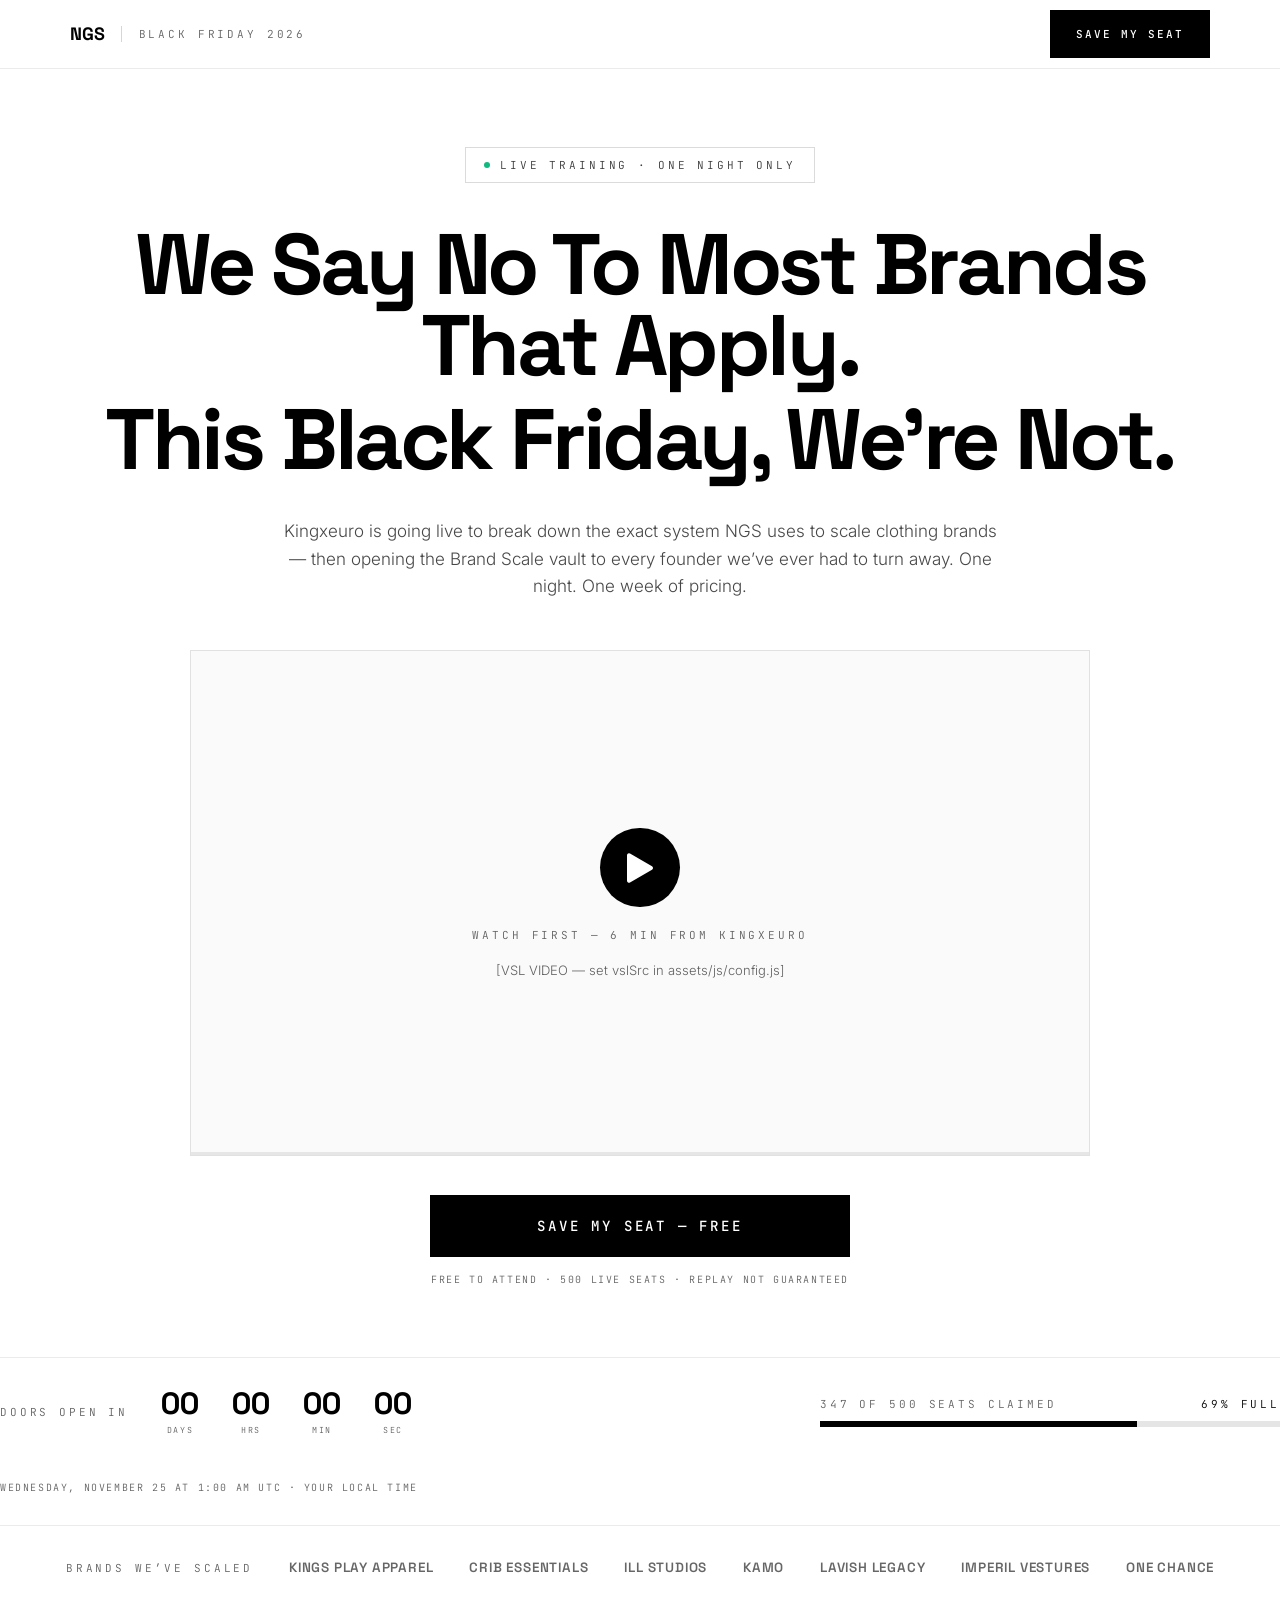
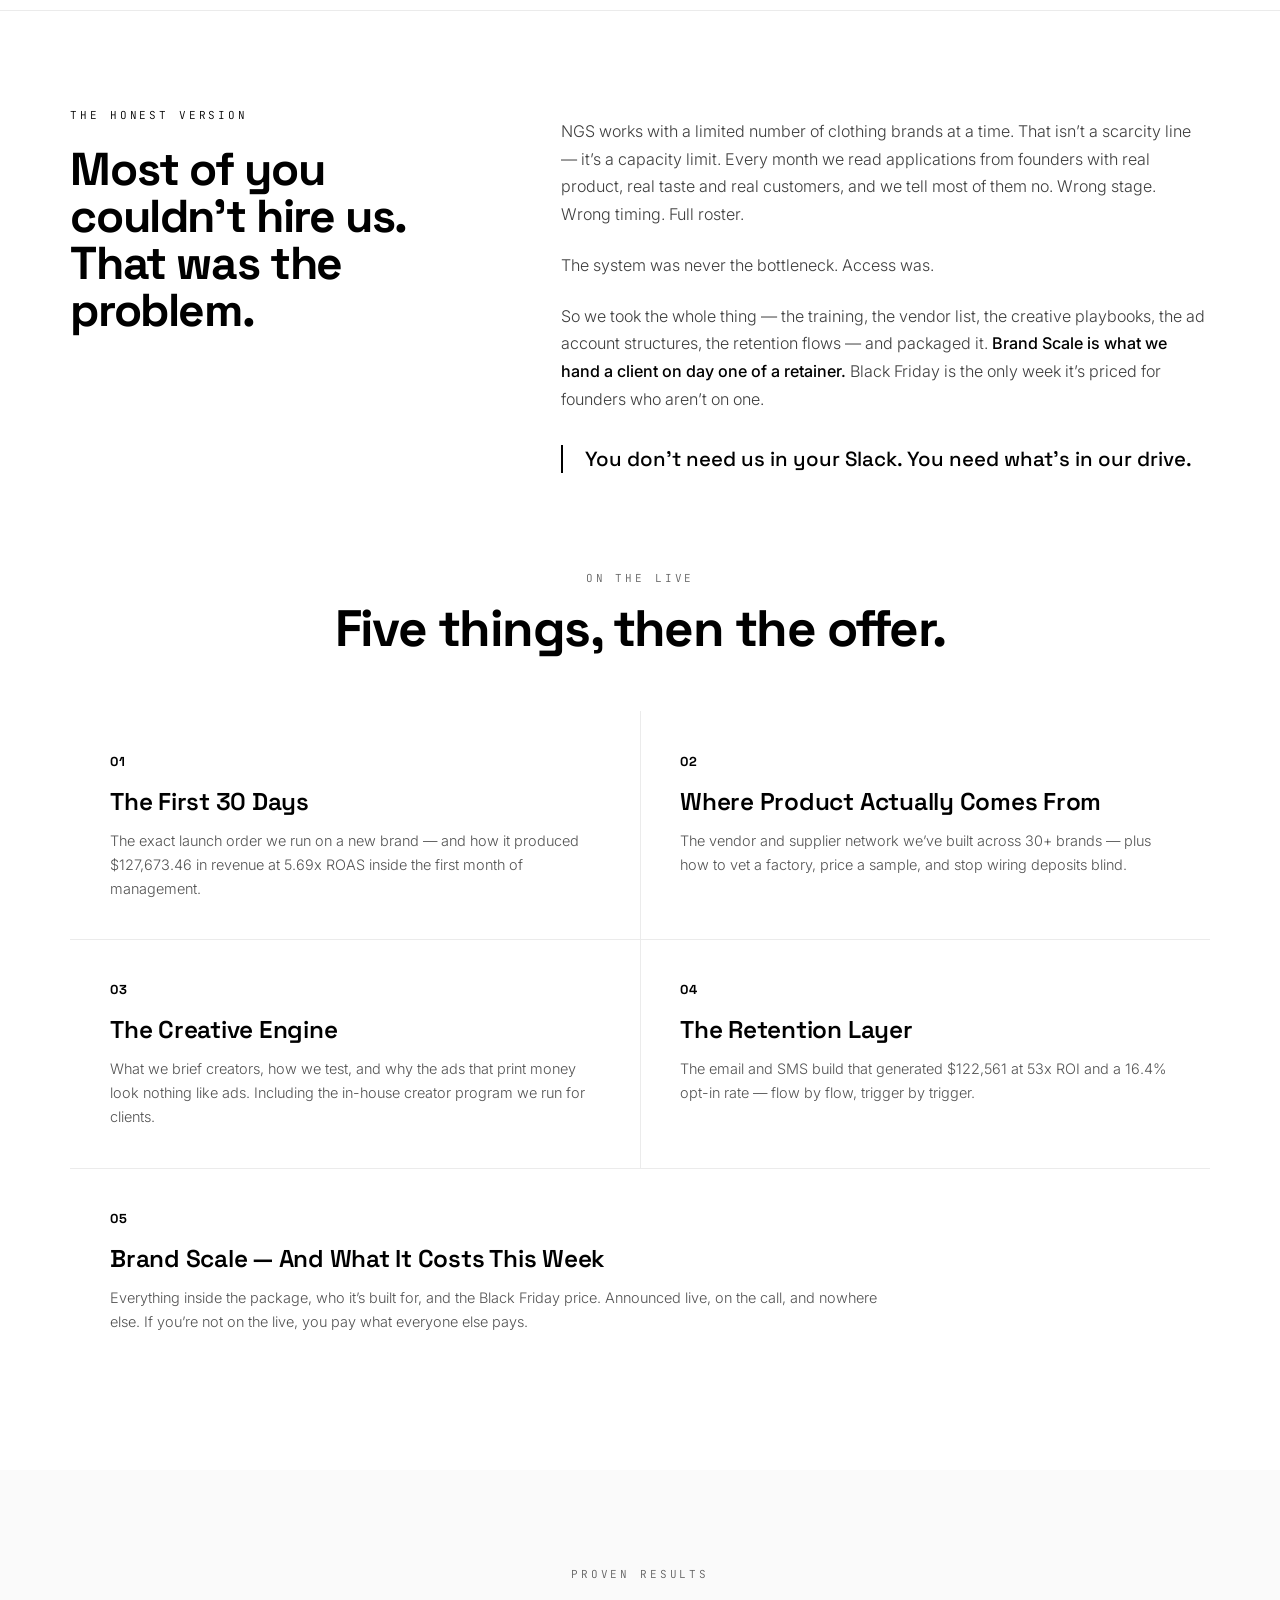
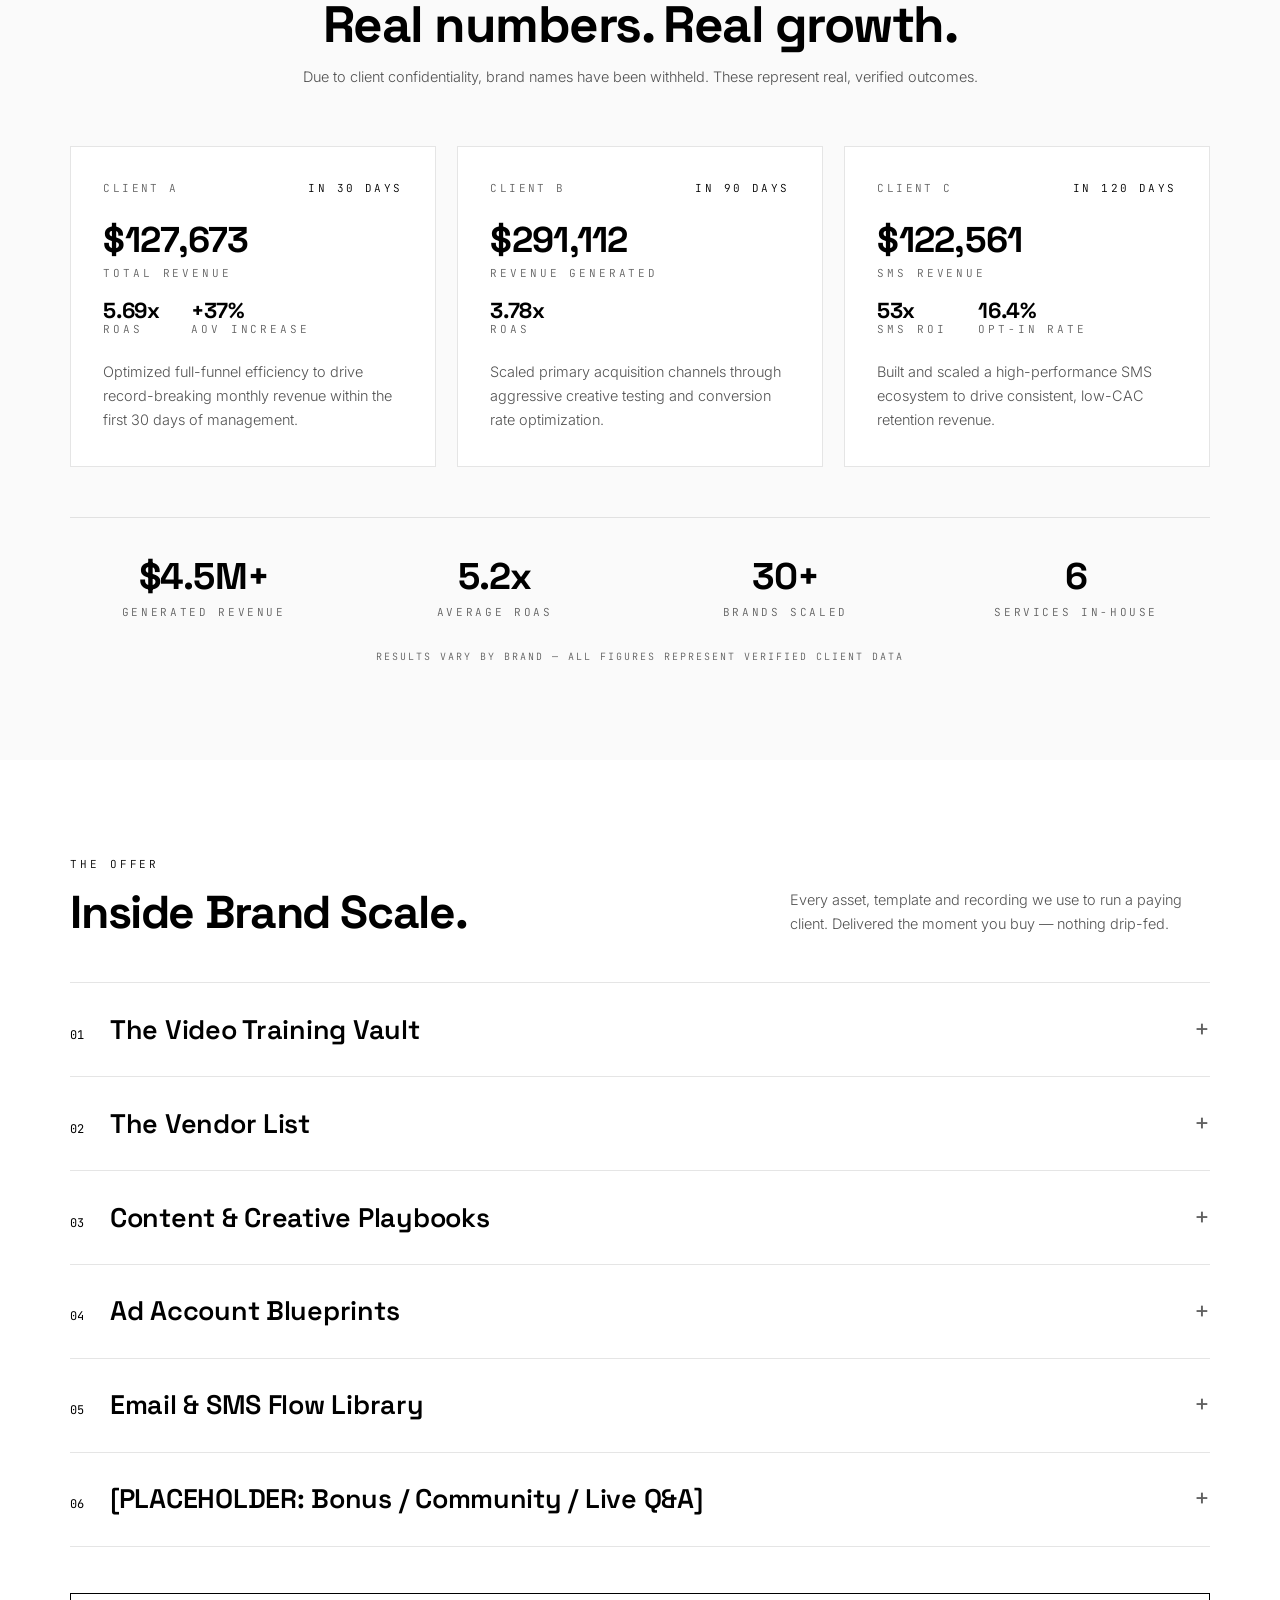
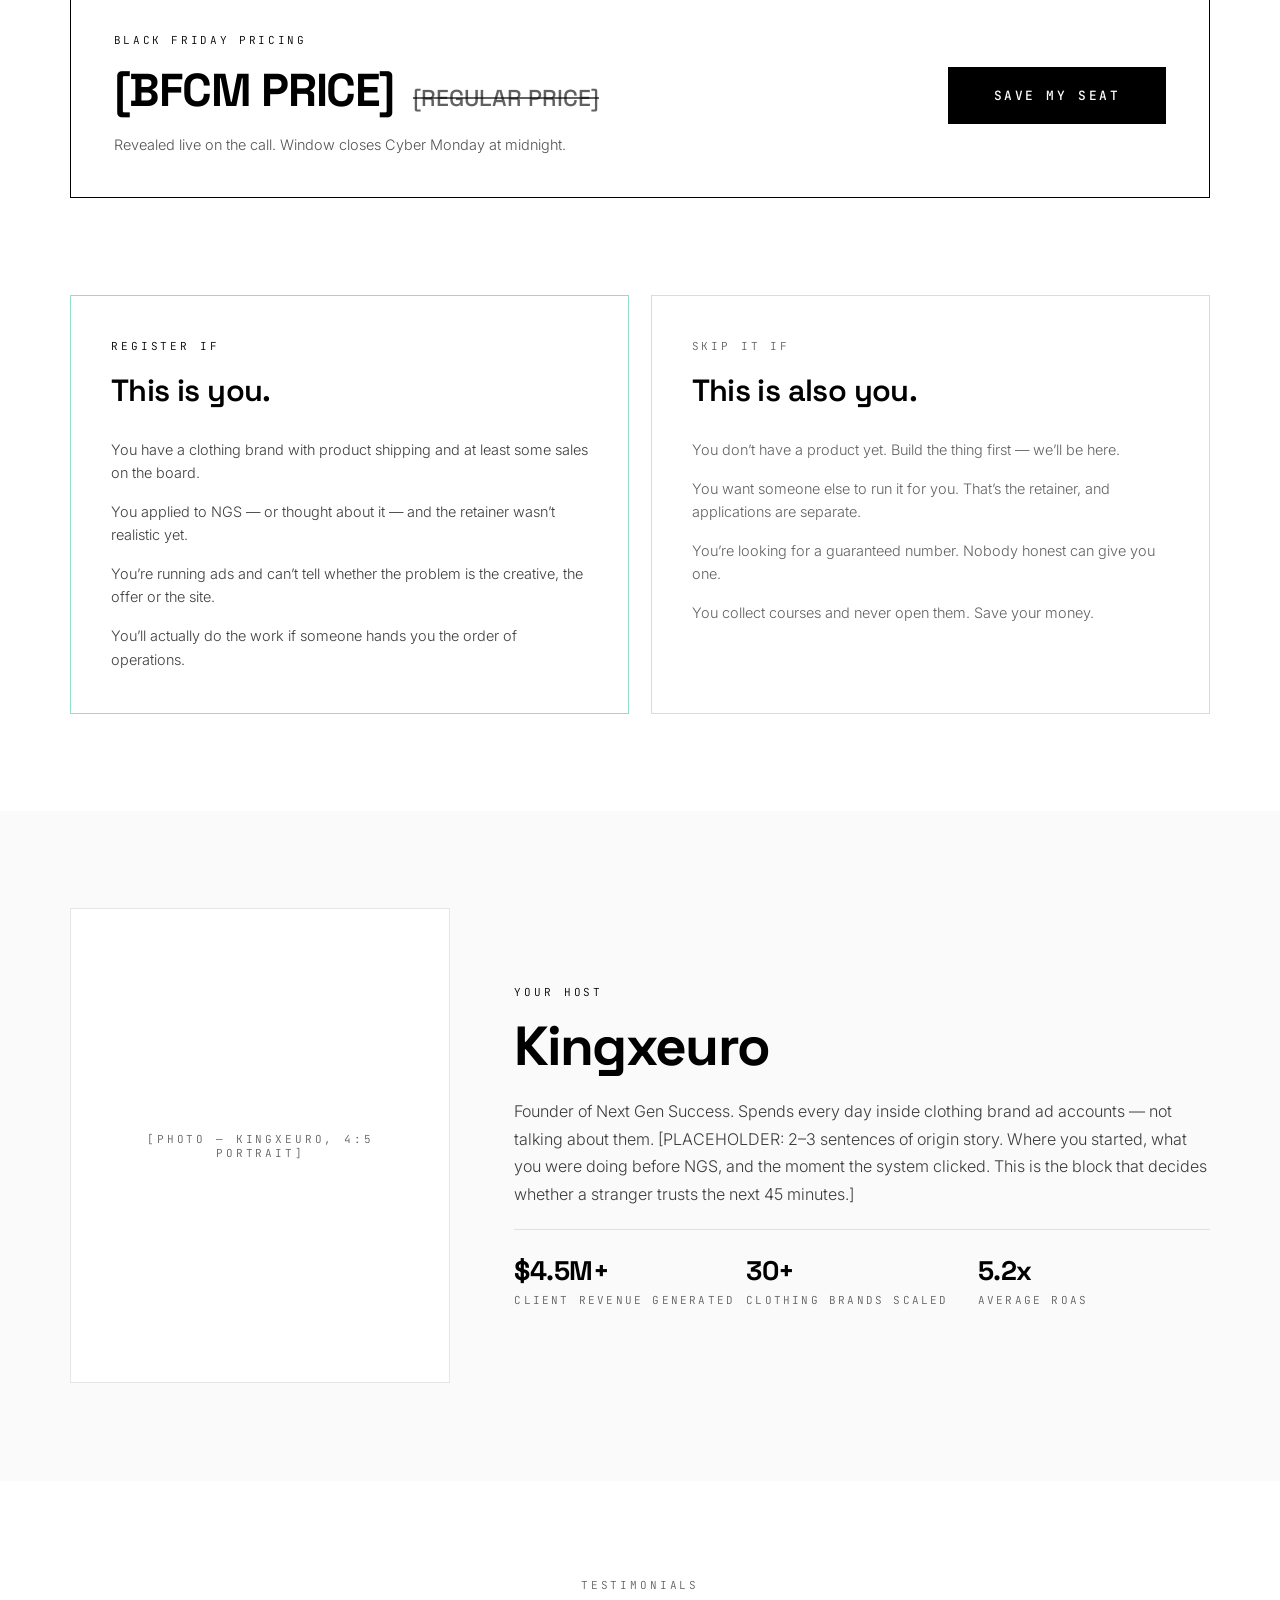
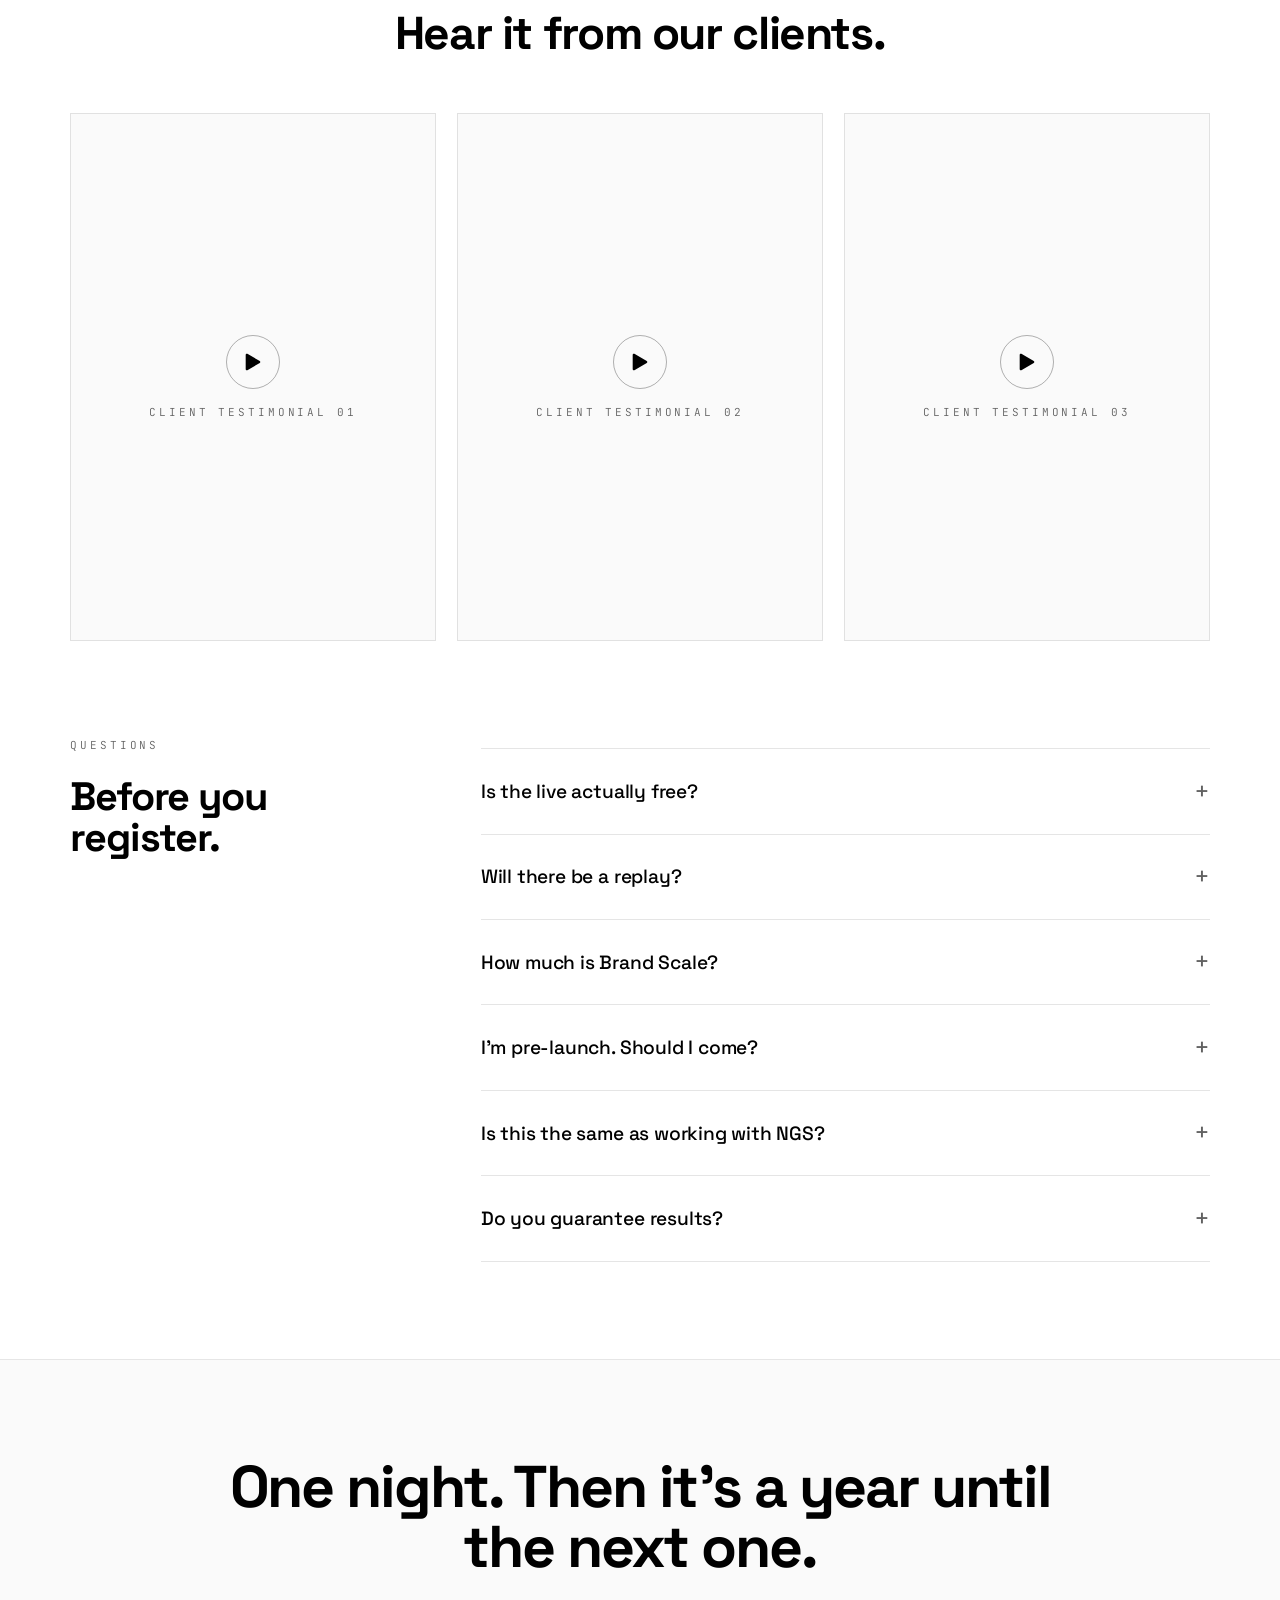
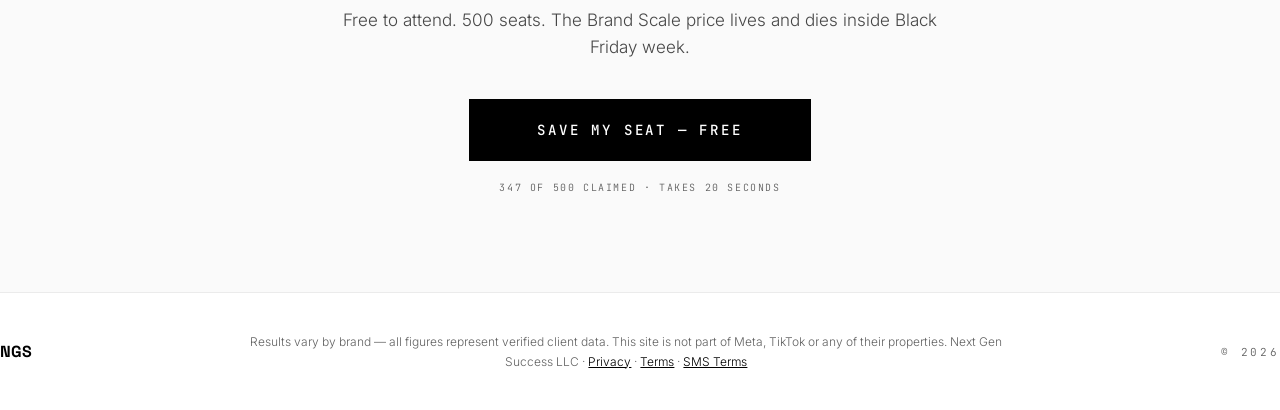
==== index.html @ 57757af9 "Build NGS Black Friday webinar registration funnel Production build of the BFCM design canvas: one r" ====
<!doctype html>
<html lang="en">
<head>
<meta charset="utf-8">
<meta name="viewport" content="width=device-width, initial-scale=1">
<title>NGS Black Friday — Live Training With Kingxeuro</title>
<meta name="description" content="We say no to most brands that apply. This Black Friday, we're not. Kingxeuro goes live to break down the exact system NGS uses to scale clothing brands — then opens the Brand Scale vault. Free to attend, 500 seats.">
<meta name="robots" content="index, follow">
<meta property="og:type" content="website">
<meta property="og:title" content="NGS Black Friday — Live Training With Kingxeuro">
<meta property="og:description" content="One night. The exact system NGS uses to scale clothing brands, then the Brand Scale vault opens. Free to attend, 500 seats.">
<link rel="preconnect" href="https://fonts.googleapis.com">
<link rel="preconnect" href="https://fonts.gstatic.com" crossorigin>
<link href="https://fonts.googleapis.com/css2?family=Space+Grotesk:wght@400;500;600;700&family=Inter:wght@300;400;500;600&family=JetBrains+Mono:wght@400;500&display=swap" rel="stylesheet">
<link rel="stylesheet" href="assets/css/styles.css">
<script src="assets/js/config.js"></script>
</head>
<body>
<a class="skip-link" href="#main">Skip to content</a>

<!-- NAV -->
<header class="nav">
  <div class="wrap nav__inner">
    <div class="nav__left">
      <span class="nav__logo">NGS</span>
      <span class="nav__rule" aria-hidden="true"></span>
      <span class="eyebrow">Black Friday 2026</span>
    </div>
    <button type="button" class="btn btn--sm" data-register>Save My Seat</button>
  </div>
</header>

<main id="main">

  <!-- HERO -->
  <section class="wrap hero">
    <span class="pill">
      <span class="pill__dot" aria-hidden="true"></span>
      <span class="eyebrow">Live Training · One Night Only</span>
    </span>

    <h1 class="h-hero">We Say No To Most Brands That Apply.<span class="h-hero__accent">This Black Friday, We&rsquo;re Not.</span></h1>

    <p class="lede hero__lede">Kingxeuro is going live to break down the exact system NGS uses to scale clothing brands — then opening the Brand Scale vault to every founder we&rsquo;ve ever had to turn away. One night. One week of pricing.</p>

    <!-- VSL -->
    <div class="vsl">
      <div class="vsl__frame" data-vsl>
        <video class="vsl__video" data-vsl-video muted playsinline preload="metadata" hidden></video>
        <div class="vsl__placeholder" data-vsl-placeholder>
          <button type="button" class="vsl__play" data-vsl-play aria-label="Play the video sales letter">
            <svg width="28" height="32" viewBox="0 0 28 32" fill="none" aria-hidden="true"><path d="M26 14.268a2 2 0 0 1 0 3.464L4 30.454a2 2 0 0 1-3-1.732V3.278a2 2 0 0 1 3-1.732z" fill="#FFFFFF"/></svg>
          </button>
          <span class="eyebrow">Watch First — 6 Min From Kingxeuro</span>
          <span class="vsl__hint" data-vsl-hint>[VSL VIDEO — set vslSrc in assets/js/config.js]</span>
        </div>
        <button type="button" class="vsl__unmute" data-vsl-unmute hidden>
          <span class="vsl__unmute-badge" aria-hidden="true">
            <svg width="26" height="22" viewBox="0 0 24 20" fill="none"><path d="M10 1L5 6H1v8h4l5 5z" fill="#fff"/><path d="M15 6a5 5 0 0 1 0 8M18.5 3a9 9 0 0 1 0 14" stroke="#fff" stroke-width="1.6" fill="none"/></svg>
          </span>
          Tap for sound
        </button>
        <div class="vsl__bar" aria-hidden="true"><span data-vsl-progress></span></div>
      </div>
    </div>

    <button type="button" class="btn btn--lg hero__cta" data-register data-vsl-cta>Save My Seat — Free</button>
    <p class="micro hero__note">Free to attend · <span data-seats-total>500</span> live seats · Replay not guaranteed</p>
  </section>

  <!-- COUNTDOWN + SEATS -->
  <section class="strip" aria-label="Countdown and seat availability">
    <div class="wrap strip__inner">
      <div class="countdown">
        <span class="eyebrow">Doors Open In</span>
        <div class="countdown__units" data-countdown>
          <div class="unit"><div class="unit__n" data-cd="d">--</div><div class="unit__l">Days</div></div>
          <div class="unit"><div class="unit__n" data-cd="h">--</div><div class="unit__l">Hrs</div></div>
          <div class="unit"><div class="unit__n" data-cd="m">--</div><div class="unit__l">Min</div></div>
          <div class="unit"><div class="unit__n" data-cd="s">--</div><div class="unit__l">Sec</div></div>
        </div>
      </div>
      <div class="seats">
        <div class="seats__row">
          <span class="eyebrow"><span data-seats-claimed>—</span> of <span data-seats-total>500</span> seats claimed</span>
          <span class="eyebrow seats__pct"><span data-seats-pct>—</span>% full</span>
        </div>
        <div class="meter"><span data-seats-meter></span></div>
      </div>
      <p class="micro local-time" data-local-time></p>
    </div>
  </section>

  <!-- BRAND STRIP -->
  <section class="brands" aria-label="Brands we have scaled">
    <div class="wrap brands__inner">
      <span class="eyebrow">Brands we&rsquo;ve scaled</span>
      <span class="brands__name">Kings Play Apparel</span>
      <span class="brands__name">Crib Essentials</span>
      <span class="brands__name">Ill Studios</span>
      <span class="brands__name">KAMO</span>
      <span class="brands__name">Lavish Legacy</span>
      <span class="brands__name">Imperil Vestures</span>
      <span class="brands__name">One Chance</span>
    </div>
  </section>

  <!-- THE HONEST VERSION -->
  <section class="section">
    <div class="wrap split">
      <div class="split__aside">
        <span class="eyebrow eyebrow--accent">The Honest Version</span>
        <h2 class="h-section">Most of you couldn&rsquo;t hire us. That was the problem.</h2>
      </div>
      <div class="split__main">
        <p class="body-lg">NGS works with a limited number of clothing brands at a time. That isn&rsquo;t a scarcity line — it&rsquo;s a capacity limit. Every month we read applications from founders with real product, real taste and real customers, and we tell most of them no. Wrong stage. Wrong timing. Full roster.</p>
        <p class="body-lg">The system was never the bottleneck. Access was.</p>
        <p class="body-lg">So we took the whole thing — the training, the vendor list, the creative playbooks, the ad account structures, the retention flows — and packaged it. <span class="strong">Brand Scale is what we hand a client on day one of a retainer.</span> Black Friday is the only week it&rsquo;s priced for founders who aren&rsquo;t on one.</p>
        <div class="pull"><p>You don&rsquo;t need us in your Slack. You need what&rsquo;s in our drive.</p></div>
      </div>
    </div>
  </section>

  <!-- WHAT WE BREAK DOWN -->
  <section class="section section--tight">
    <div class="wrap">
      <div class="section__head">
        <span class="eyebrow">On The Live</span>
        <h2 class="h-section">Five things, then the offer.</h2>
      </div>
      <div class="grid-rule">
        <article class="block">
          <span class="block__n">01</span>
          <h3>The First 30 Days</h3>
          <p class="body">The exact launch order we run on a new brand — and how it produced $127,673.46 in revenue at 5.69x ROAS inside the first month of management.</p>
        </article>
        <article class="block">
          <span class="block__n">02</span>
          <h3>Where Product Actually Comes From</h3>
          <p class="body">The vendor and supplier network we&rsquo;ve built across 30+ brands — plus how to vet a factory, price a sample, and stop wiring deposits blind.</p>
        </article>
        <article class="block">
          <span class="block__n">03</span>
          <h3>The Creative Engine</h3>
          <p class="body">What we brief creators, how we test, and why the ads that print money look nothing like ads. Including the in-house creator program we run for clients.</p>
        </article>
        <article class="block">
          <span class="block__n">04</span>
          <h3>The Retention Layer</h3>
          <p class="body">The email and SMS build that generated $122,561 at 53x ROI and a 16.4% opt-in rate — flow by flow, trigger by trigger.</p>
        </article>
        <article class="block span-2">
          <span class="block__n">05</span>
          <h3>Brand Scale — And What It Costs This Week</h3>
          <p class="body" style="max-width: 780px;">Everything inside the package, who it&rsquo;s built for, and the Black Friday price. Announced live, on the call, and nowhere else. If you&rsquo;re not on the live, you pay what everyone else pays.</p>
        </article>
      </div>
    </div>
  </section>

  <!-- PROOF -->
  <section class="section section--alt">
    <div class="wrap">
      <div class="section__head">
        <span class="eyebrow">Proven Results</span>
        <h2 class="h-section">Real numbers. Real growth.</h2>
        <p class="body">Due to client confidentiality, brand names have been withheld. These represent real, verified outcomes.</p>
      </div>
      <div class="cards">
        <article class="card">
          <div class="card__head"><span class="eyebrow">Client A</span><span class="eyebrow eyebrow--accent">In 30 Days</span></div>
          <div><div class="num card__hero-n" data-count="127673" data-prefix="$">$127,673</div><div class="eyebrow">Total Revenue</div></div>
          <div class="card__metrics">
            <div><div class="num">5.69x</div><div class="eyebrow">ROAS</div></div>
            <div><div class="num">+37%</div><div class="eyebrow">AOV Increase</div></div>
          </div>
          <p class="body">Optimized full-funnel efficiency to drive record-breaking monthly revenue within the first 30 days of management.</p>
        </article>
        <article class="card">
          <div class="card__head"><span class="eyebrow">Client B</span><span class="eyebrow eyebrow--accent">In 90 Days</span></div>
          <div><div class="num card__hero-n" data-count="291112" data-prefix="$">$291,112</div><div class="eyebrow">Revenue Generated</div></div>
          <div class="card__metrics">
            <div><div class="num">3.78x</div><div class="eyebrow">ROAS</div></div>
          </div>
          <p class="body">Scaled primary acquisition channels through aggressive creative testing and conversion rate optimization.</p>
        </article>
        <article class="card">
          <div class="card__head"><span class="eyebrow">Client C</span><span class="eyebrow eyebrow--accent">In 120 Days</span></div>
          <div><div class="num card__hero-n" data-count="122561" data-prefix="$">$122,561</div><div class="eyebrow">SMS Revenue</div></div>
          <div class="card__metrics">
            <div><div class="num">53x</div><div class="eyebrow">SMS ROI</div></div>
            <div><div class="num">16.4%</div><div class="eyebrow">Opt-in Rate</div></div>
          </div>
          <p class="body">Built and scaled a high-performance SMS ecosystem to drive consistent, low-CAC retention revenue.</p>
        </article>
      </div>
      <div class="statbar">
        <div class="stat"><div class="num">$4.5M+</div><div class="eyebrow">Generated Revenue</div></div>
        <div class="stat"><div class="num">5.2x</div><div class="eyebrow">Average ROAS</div></div>
        <div class="stat"><div class="num">30+</div><div class="eyebrow">Brands Scaled</div></div>
        <div class="stat"><div class="num">6</div><div class="eyebrow">Services In-House</div></div>
      </div>
      <p class="micro disclaimer">Results vary by brand — all figures represent verified client data</p>
    </div>
  </section>

  <!-- INSIDE BRAND SCALE -->
  <section class="section">
    <div class="wrap">
      <div class="split" style="justify-content: space-between; align-items: flex-end; margin-bottom: clamp(32px, 3.6vw, 52px);">
        <div class="split__aside">
          <span class="eyebrow eyebrow--accent">The Offer</span>
          <h2 class="h-section" style="margin-top: 18px;">Inside Brand Scale.</h2>
        </div>
        <p class="body" style="max-width: 420px;">Every asset, template and recording we use to run a paying client. Delivered the moment you buy — nothing drip-fed.</p>
      </div>

      <div class="accordion accordion--modules">
        <div class="accordion__item">
          <h3><button type="button" class="accordion__btn" aria-expanded="false" aria-controls="mod-1">
            <span class="accordion__label"><span class="accordion__n">01</span><span class="accordion__title">The Video Training Vault</span></span>
            <span class="accordion__sym" aria-hidden="true">+</span>
          </button></h3>
          <div class="accordion__panel" id="mod-1"><p>Every system NGS runs, recorded and broken down end to end: Meta and TikTok account structure, creative testing cadence, scaling rules, CRO teardowns, and the decision framework we use when a campaign dies. Filmed inside real accounts, not on slides. [PLACEHOLDER: module count + total runtime]</p></div>
        </div>
        <div class="accordion__item">
          <h3><button type="button" class="accordion__btn" aria-expanded="false" aria-controls="mod-2">
            <span class="accordion__label"><span class="accordion__n">02</span><span class="accordion__title">The Vendor List</span></span>
            <span class="accordion__sym" aria-hidden="true">+</span>
          </button></h3>
          <div class="accordion__panel" id="mod-2"><p>The manufacturers, blank suppliers, print and embroidery partners and fulfilment contacts we actually use — with MOQs, lead times and the vetting checklist. The list that takes most founders two years and several bad samples to build. [PLACEHOLDER: vendor count]</p></div>
        </div>
        <div class="accordion__item">
          <h3><button type="button" class="accordion__btn" aria-expanded="false" aria-controls="mod-3">
            <span class="accordion__label"><span class="accordion__n">03</span><span class="accordion__title">Content &amp; Creative Playbooks</span></span>
            <span class="accordion__sym" aria-hidden="true">+</span>
          </button></h3>
          <div class="accordion__panel" id="mod-3"><p>Hook libraries, shot lists, creator briefs, the organic posting calendar, and the UGC sourcing process from our in-house creator program — including the outreach messages we send and the rates we pay.</p></div>
        </div>
        <div class="accordion__item">
          <h3><button type="button" class="accordion__btn" aria-expanded="false" aria-controls="mod-4">
            <span class="accordion__label"><span class="accordion__n">04</span><span class="accordion__title">Ad Account Blueprints</span></span>
            <span class="accordion__sym" aria-hidden="true">+</span>
          </button></h3>
          <div class="accordion__panel" id="mod-4"><p>Campaign structures, naming conventions, budget splits, testing frameworks and the exact build we deploy in week one — copy it into your own account and launch the same day.</p></div>
        </div>
        <div class="accordion__item">
          <h3><button type="button" class="accordion__btn" aria-expanded="false" aria-controls="mod-5">
            <span class="accordion__label"><span class="accordion__n">05</span><span class="accordion__title">Email &amp; SMS Flow Library</span></span>
            <span class="accordion__sym" aria-hidden="true">+</span>
          </button></h3>
          <div class="accordion__panel" id="mod-5"><p>The flows behind $122,561 in SMS revenue at 53x ROI — welcome, abandoned checkout, browse abandon, post-purchase, winback and drop sequences, written out and ready to paste into Klaviyo.</p></div>
        </div>
        <div class="accordion__item">
          <h3><button type="button" class="accordion__btn" aria-expanded="false" aria-controls="mod-6">
            <span class="accordion__label"><span class="accordion__n">06</span><span class="accordion__title">[PLACEHOLDER: Bonus / Community / Live Q&amp;A]</span></span>
            <span class="accordion__sym" aria-hidden="true">+</span>
          </button></h3>
          <div class="accordion__panel" id="mod-6"><p>[PLACEHOLDER — confirm the final bonus. Strongest options: a private community with Kingxeuro answering, a monthly group call, or a one-time account audit for the first N buyers. The bonus is what makes the BFCM price feel like a mistake, so it should be the thing you can least afford to give away.]</p></div>
        </div>
      </div>

      <div class="price">
        <div>
          <span class="eyebrow eyebrow--accent">Black Friday Pricing</span>
          <div class="price__row">
            <span class="price__now" data-bfcm-price>[BFCM PRICE]</span>
            <span class="price__was" data-regular-price>[REGULAR PRICE]</span>
          </div>
          <p class="body">Revealed live on the call. Window closes Cyber Monday at midnight.</p>
        </div>
        <button type="button" class="btn btn--md" data-register>Save My Seat</button>
      </div>
    </div>
  </section>

  <!-- FOR / NOT FOR -->
  <section class="section section--tight">
    <div class="wrap pair">
      <div class="panel panel--yes">
        <span class="eyebrow eyebrow--ink">Register If</span>
        <h3 class="h-sub">This is you.</h3>
        <ul>
          <li>You have a clothing brand with product shipping and at least some sales on the board.</li>
          <li>You applied to NGS — or thought about it — and the retainer wasn&rsquo;t realistic yet.</li>
          <li>You&rsquo;re running ads and can&rsquo;t tell whether the problem is the creative, the offer or the site.</li>
          <li>You&rsquo;ll actually do the work if someone hands you the order of operations.</li>
        </ul>
      </div>
      <div class="panel panel--no">
        <span class="eyebrow">Skip It If</span>
        <h3 class="h-sub">This is also you.</h3>
        <ul>
          <li>You don&rsquo;t have a product yet. Build the thing first — we&rsquo;ll be here.</li>
          <li>You want someone else to run it for you. That&rsquo;s the retainer, and applications are separate.</li>
          <li>You&rsquo;re looking for a guaranteed number. Nobody honest can give you one.</li>
          <li>You collect courses and never open them. Save your money.</li>
        </ul>
      </div>
    </div>
  </section>

  <!-- HOST -->
  <section class="section section--alt">
    <div class="wrap host">
      <div class="host__photo">
        <span class="eyebrow">[PHOTO — Kingxeuro, 4:5 portrait]</span>
      </div>
      <div class="host__body">
        <span class="eyebrow eyebrow--accent">Your Host</span>
        <h2>Kingxeuro</h2>
        <p class="body-lg" style="max-width: 720px;">Founder of Next Gen Success. Spends every day inside clothing brand ad accounts — not talking about them. [PLACEHOLDER: 2–3 sentences of origin story. Where you started, what you were doing before NGS, and the moment the system clicked. This is the block that decides whether a stranger trusts the next 45 minutes.]</p>
        <div class="host__stats">
          <div><div class="num">$4.5M+</div><div class="eyebrow">Client Revenue Generated</div></div>
          <div><div class="num">30+</div><div class="eyebrow">Clothing Brands Scaled</div></div>
          <div><div class="num">5.2x</div><div class="eyebrow">Average ROAS</div></div>
        </div>
      </div>
    </div>
  </section>

  <!-- TESTIMONIALS -->
  <section class="section">
    <div class="wrap">
      <div class="section__head">
        <span class="eyebrow">Testimonials</span>
        <h2 class="h-section" style="font-size: clamp(30px, 3.6vw, 52px);">Hear it from our clients.</h2>
      </div>
      <div class="tests">
        <!-- Drop the 3 MP4s already on the NGS CDN into data-src; vertical, muted autoplay, tap to unmute. -->
        <div class="test" data-testimonial data-src="">
          <div class="test__badge" aria-hidden="true"><svg width="16" height="18" viewBox="0 0 28 32" fill="none"><path d="M26 14.268a2 2 0 0 1 0 3.464L4 30.454a2 2 0 0 1-3-1.732V3.278a2 2 0 0 1 3-1.732z" fill="#000000"/></svg></div>
          <span class="eyebrow">Client Testimonial 01</span>
        </div>
        <div class="test" data-testimonial data-src="">
          <div class="test__badge" aria-hidden="true"><svg width="16" height="18" viewBox="0 0 28 32" fill="none"><path d="M26 14.268a2 2 0 0 1 0 3.464L4 30.454a2 2 0 0 1-3-1.732V3.278a2 2 0 0 1 3-1.732z" fill="#000000"/></svg></div>
          <span class="eyebrow">Client Testimonial 02</span>
        </div>
        <div class="test" data-testimonial data-src="">
          <div class="test__badge" aria-hidden="true"><svg width="16" height="18" viewBox="0 0 28 32" fill="none"><path d="M26 14.268a2 2 0 0 1 0 3.464L4 30.454a2 2 0 0 1-3-1.732V3.278a2 2 0 0 1 3-1.732z" fill="#000000"/></svg></div>
          <span class="eyebrow">Client Testimonial 03</span>
        </div>
      </div>
    </div>
  </section>

  <!-- FAQ -->
  <section class="section section--tight">
    <div class="wrap split">
      <div class="split__aside" style="width: min(340px, 100%);">
        <span class="eyebrow">Questions</span>
        <h2 class="h-section" style="font-size: clamp(28px, 3.1vw, 44px); line-height: 1.04;">Before you register.</h2>
      </div>
      <div class="split__main" style="gap: 0;">
        <div class="accordion">
          <div class="accordion__item">
            <h3><button type="button" class="accordion__btn" aria-expanded="false" aria-controls="faq-1">
              <span class="accordion__title accordion__title--sm">Is the live actually free?</span>
              <span class="accordion__sym" aria-hidden="true">+</span>
            </button></h3>
            <div class="accordion__panel" id="faq-1"><p>Yes. Nothing to pay to attend. We make our money when brands buy Brand Scale or apply for a retainer — neither is a condition of showing up.</p></div>
          </div>
          <div class="accordion__item">
            <h3><button type="button" class="accordion__btn" aria-expanded="false" aria-controls="faq-2">
              <span class="accordion__title accordion__title--sm">Will there be a replay?</span>
              <span class="accordion__sym" aria-hidden="true">+</span>
            </button></h3>
            <div class="accordion__panel" id="faq-2"><p>Not guaranteed, and the Black Friday pricing is announced live. If a replay goes out it will be short-window and the offer may already be gone. Come live.</p></div>
          </div>
          <div class="accordion__item">
            <h3><button type="button" class="accordion__btn" aria-expanded="false" aria-controls="faq-3">
              <span class="accordion__title accordion__title--sm">How much is Brand Scale?</span>
              <span class="accordion__sym" aria-hidden="true">+</span>
            </button></h3>
            <div class="accordion__panel" id="faq-3"><p>The Black Friday price is revealed on the call and holds until Cyber Monday at midnight. It is a fraction of a single month of NGS management. That is the whole point of doing this once a year.</p></div>
          </div>
          <div class="accordion__item">
            <h3><button type="button" class="accordion__btn" aria-expanded="false" aria-controls="faq-4">
              <span class="accordion__title accordion__title--sm">I&rsquo;m pre-launch. Should I come?</span>
              <span class="accordion__sym" aria-hidden="true">+</span>
            </button></h3>
            <div class="accordion__panel" id="faq-4"><p>The vendor list and creative playbooks will help you. The ad scaling material assumes you have product shipping and data to work with. If you have nothing to sell yet, this isn&rsquo;t your moment.</p></div>
          </div>
          <div class="accordion__item">
            <h3><button type="button" class="accordion__btn" aria-expanded="false" aria-controls="faq-5">
              <span class="accordion__title accordion__title--sm">Is this the same as working with NGS?</span>
              <span class="accordion__sym" aria-hidden="true">+</span>
            </button></h3>
            <div class="accordion__panel" id="faq-5"><p>No. Brand Scale is the playbook. A retainer is us executing it inside your accounts, with our creative team and creator program behind it. Different product, different price, separate application.</p></div>
          </div>
          <div class="accordion__item">
            <h3><button type="button" class="accordion__btn" aria-expanded="false" aria-controls="faq-6">
              <span class="accordion__title accordion__title--sm">Do you guarantee results?</span>
              <span class="accordion__sym" aria-hidden="true">+</span>
            </button></h3>
            <div class="accordion__panel" id="faq-6"><p>No, and be careful with anyone who does. Every figure on this page is verified client data from brands who executed. Results vary by brand, product, market and effort. [PLACEHOLDER: refund policy — state it plainly here.]</p></div>
          </div>
        </div>
      </div>
    </div>
  </section>

  <!-- FINAL CTA -->
  <section class="section section--alt final">
    <div class="wrap">
      <h2>One night. Then it&rsquo;s a year until the next one.</h2>
      <p class="lede">Free to attend. <span data-seats-total>500</span> seats. The Brand Scale price lives and dies inside Black Friday week.</p>
      <button type="button" class="btn btn--lg" data-register>Save My Seat — Free</button>
      <p class="micro"><span data-seats-claimed>—</span> of <span data-seats-total>500</span> claimed · Takes 20 seconds</p>
    </div>
  </section>

</main>

<!-- FOOTER -->
<footer class="footer">
  <div class="wrap footer__inner">
    <span class="footer__logo">NGS</span>
    <p class="footer__legal">Results vary by brand — all figures represent verified client data. This site is not part of Meta, TikTok or any of their properties. Next Gen Success LLC · <a href="https://mynextgensuccess.com/privacy">Privacy</a> · <a href="https://mynextgensuccess.com/terms">Terms</a> · <a href="https://mynextgensuccess.com/sms-terms">SMS Terms</a></p>
    <span class="eyebrow">&copy; 2026</span>
  </div>
</footer>

<!-- STICKY MOBILE CTA -->
<div class="sticky" data-sticky>
  <button type="button" class="btn btn--md btn--block" data-register>Save My Seat — Free</button>
  <span class="micro sticky__note"><span data-sticky-cd>—</span> left · <span data-seats-claimed>—</span>/<span data-seats-total>500</span> claimed</span>
</div>

<!-- REGISTRATION MODAL -->
<div class="modal" data-modal role="dialog" aria-modal="true" aria-labelledby="modal-title" hidden>
  <button type="button" class="modal__scrim" data-modal-close tabindex="-1" aria-label="Close registration"></button>
  <div class="modal__panel">
    <div class="modal__head">
      <span class="eyebrow eyebrow--accent">Free Registration</span>
      <button type="button" class="modal__close" data-modal-close aria-label="Close registration">&times;</button>
    </div>
    <h2 class="modal__title" id="modal-title">Save my seat.</h2>
    <p class="body">Free to attend. No pitch for the first 45 minutes. Then there is one, and I&rsquo;ll tell you when it starts.</p>

    <form class="form" data-form novalidate>
      <div class="field">
        <label for="f-name">What&rsquo;s your name?</label>
        <input id="f-name" name="name" type="text" autocomplete="name" required placeholder="Type your answer here...">
        <span class="field__error" data-error>Add your name so we know who&rsquo;s on the call.</span>
      </div>
      <div class="field">
        <label for="f-email">What&rsquo;s your email?</label>
        <input id="f-email" name="email" type="email" autocomplete="email" required placeholder="name@example.com">
        <span class="field__error" data-error>We send the join link here — check the spelling.</span>
      </div>
      <div class="field">
        <label for="f-phone">What is your phone number?</label>
        <input id="f-phone" name="phone" type="tel" autocomplete="tel" required placeholder="+1 (000) 000-0000">
        <span class="field__error" data-error>Enter a phone number we can text the link to.</span>
      </div>

      <div class="consent">
        <input id="f-sms" name="smsConsent" type="checkbox" required>
        <label for="f-sms">Text me reminders about this training at the number above. Consent is not a condition of registering or of any purchase. Message and data rates may apply. Reply STOP to opt out, HELP for help.</label>
      </div>
      <span class="field__error" data-consent-error hidden>Tick the box if you want the reminder texts — they&rsquo;re how most people actually make it live.</span>

      <div class="field">
        <label for="f-ig">What&rsquo;s your brand&rsquo;s Instagram URL?</label>
        <input id="f-ig" name="instagram" type="text" required placeholder="instagram.com/yourbrand">
        <span class="field__error" data-error>Drop your brand&rsquo;s Instagram so we know who we&rsquo;re talking to.</span>
      </div>
      <div class="field">
        <label for="f-rev">How much revenue is your brand currently doing per month?</label>
        <select id="f-rev" name="revenue" required>
          <option value="">Select one</option>
          <option>Under $10K/month</option>
          <option>$10K - $25K/month</option>
          <option>$25K - $50K/month</option>
          <option>$50K - $100K/month</option>
          <option>$100K+/month</option>
        </select>
        <span class="field__error" data-error>Pick the band closest to where you are.</span>
      </div>
      <div class="field">
        <label for="f-ads">Are you currently running paid ads?</label>
        <select id="f-ads" name="runningAds" required>
          <option value="">Select one</option>
          <option>Yes, on Facebook/Instagram</option>
          <option>Yes, on TikTok</option>
          <option>Yes, on multiple platforms</option>
          <option>No, but I want to start</option>
          <option>I&rsquo;ve tried but stopped</option>
        </select>
        <span class="field__error" data-error>Pick the one that fits today.</span>
      </div>
      <div class="field">
        <label for="f-source">How did you hear about NGS? <span style="letter-spacing:0.1em;">(optional)</span></label>
        <select id="f-source" name="source">
          <option value="">Select one</option>
          <option>Instagram</option>
          <option>YouTube</option>
          <option>Tiktok</option>
          <option>Referral from another brand</option>
          <option>Other</option>
        </select>
      </div>

      <p class="form__status" data-form-status role="alert"></p>
      <button type="submit" class="btn btn--lg btn--block form__submit" data-form-submit>Save My Seat — Free</button>
      <p class="micro form__foot">Free to attend · <span data-seats-claimed>—</span> of <span data-seats-total>500</span> claimed · Takes 20 seconds</p>
    </form>
  </div>
</div>

<script src="assets/js/main.js"></script>
</body>
</html>
---- assets/css/styles.css ----
/* ==========================================================================
   NGS — Black Friday Webinar Registration
   White ground, black type, #FAFAFA alternating sections, emerald on the
   live dot only. --accent switches every button and rule in one place.
   ========================================================================== */

:root {
  --ink: #000000;
  --paper: #FFFFFF;
  --paper-alt: #FAFAFA;
  --accent: #000000;          /* swap for heat during BFCM week */
  --accent-ink: #FFFFFF;
  --live: #10B981;

  --ink-76: rgba(0, 0, 0, 0.76);
  --ink-72: rgba(0, 0, 0, 0.72);
  --ink-68: rgba(0, 0, 0, 0.68);
  --ink-62: rgba(0, 0, 0, 0.62);
  --rule: rgba(0, 0, 0, 0.10);
  --rule-soft: rgba(0, 0, 0, 0.08);
  --rule-hard: rgba(0, 0, 0, 0.14);

  --display: 'Space Grotesk', system-ui, sans-serif;
  --body: 'Inter', system-ui, sans-serif;
  --mono: 'JetBrains Mono', ui-monospace, monospace;

  --gutter: clamp(16px, 5.5vw, 80px);
  --max: 1440px;
  --section-y: clamp(64px, 7.6vw, 110px);
}

*, *::before, *::after { box-sizing: border-box; }

[hidden] { display: none !important; }

html { scroll-behavior: smooth; }
@media (prefers-reduced-motion: reduce) {
  html { scroll-behavior: auto; }
  *, *::before, *::after { animation-duration: 0.001ms !important; transition-duration: 0.001ms !important; }
}

body {
  margin: 0;
  background: var(--paper);
  color: var(--ink);
  font-family: var(--body);
  font-weight: 300;
  -webkit-font-smoothing: antialiased;
  overflow-x: hidden;
}

a { color: var(--ink); }
a:hover { color: #404040; }
img, video { max-width: 100%; display: block; }

:focus-visible {
  outline: 2px solid var(--accent);
  outline-offset: 3px;
}

.wrap { width: 100%; max-width: var(--max); margin: 0 auto; padding-inline: var(--gutter); }

.skip-link {
  position: absolute; left: -9999px; top: 0; z-index: 200;
  background: var(--ink); color: #fff; padding: 14px 22px;
  font-family: var(--mono); font-size: 12px; letter-spacing: 0.16em; text-transform: uppercase;
}
.skip-link:focus { left: 0; color: #fff; }

/* --- type primitives ------------------------------------------------- */
.eyebrow {
  font-family: var(--mono);
  font-size: clamp(9px, 1vw, 11px);
  letter-spacing: 0.26em;
  text-transform: uppercase;
  color: var(--ink-62);
  display: block;
}
.eyebrow--accent { color: var(--accent); }
.eyebrow--ink { color: var(--ink); }

h1, h2, h3 { font-family: var(--display); font-weight: 700; letter-spacing: -0.03em; margin: 0; }
.h-hero { font-size: clamp(38px, 6.7vw, 96px); line-height: 0.94; letter-spacing: -0.04em; max-width: 1100px; }
.h-hero__accent { display: block; margin-top: clamp(8px, 1.1vw, 16px); color: var(--accent); }
.h-section { font-size: clamp(32px, 4vw, 58px); line-height: 1.02; }
.h-sub { font-size: clamp(24px, 2.4vw, 34px); font-weight: 600; letter-spacing: -0.02em; }

.lede { font-size: clamp(15px, 1.34vw, 19px); line-height: 1.62; color: var(--ink-72); margin: 0; }
.body-lg { font-size: clamp(15px, 1.26vw, 18px); line-height: 1.72; color: var(--ink-76); margin: 0; }
.body { font-size: clamp(14px, 1.13vw, 16px); line-height: 1.66; color: var(--ink-68); margin: 0; }
.micro {
  font-family: var(--mono);
  font-size: clamp(9px, 0.78vw, 11px);
  letter-spacing: 0.16em;
  text-transform: uppercase;
  color: var(--ink-62);
  margin: 0;
}
.num { font-family: var(--display); font-weight: 700; letter-spacing: -0.02em; line-height: 1; }

/* --- buttons ---------------------------------------------------------- */
.btn {
  display: inline-block;
  background: var(--accent);
  color: var(--accent-ink);
  border: none;
  text-decoration: none;
  text-align: center;
  font-family: var(--mono);
  font-weight: 500;
  letter-spacing: 0.2em;
  text-transform: uppercase;
  cursor: pointer;
  transition: transform 0.18s ease, opacity 0.18s ease;
  min-height: 48px;
}
.btn:hover { color: var(--accent-ink); opacity: 0.88; }
.btn:active { transform: translateY(1px); }
.btn--sm { font-size: clamp(10px, 0.9vw, 11px); letter-spacing: 0.18em; padding: 13px 26px; }
.btn--md { font-size: clamp(11px, 1vw, 13px); padding: 20px 46px; }
.btn--lg { font-size: clamp(12px, 1.1vw, 15px); padding: 22px clamp(40px, 5.3vw, 76px); }
.btn--block { display: block; width: 100%; }
.btn--ghost { background: none; color: var(--ink); border: 1px solid rgba(0, 0, 0, 0.22); }
.btn--ghost:hover { background: var(--paper-alt); color: var(--ink); opacity: 1; }
.btn--pulse { animation: nudge 2.4s ease-in-out 3; }
@keyframes nudge {
  0%, 100% { transform: scale(1); }
  50% { transform: scale(1.025); }
}

/* --- nav -------------------------------------------------------------- */
.nav {
  position: sticky; top: 0; z-index: 60;
  background: rgba(255, 255, 255, 0.94);
  backdrop-filter: saturate(180%) blur(8px);
  border-bottom: 1px solid var(--rule-soft);
}
.nav__inner { height: clamp(58px, 5.3vw, 76px); display: flex; align-items: center; justify-content: space-between; gap: 16px; }
.nav__left { display: flex; align-items: center; gap: clamp(10px, 1.3vw, 18px); }
.nav__logo { font-family: var(--display); font-size: clamp(17px, 1.4vw, 20px); font-weight: 700; letter-spacing: -0.02em; }
.nav__rule { width: 1px; height: 16px; background: rgba(0, 0, 0, 0.16); }
@media (max-width: 720px) { .nav__rule { display: none; } .nav .btn { display: none; } }

/* --- hero ------------------------------------------------------------- */
.hero { padding: clamp(36px, 6.1vw, 88px) 0 0; display: flex; flex-direction: column; align-items: center; text-align: center; }
.pill {
  display: inline-flex; align-items: center; gap: 10px;
  border: 1px solid var(--rule-hard);
  padding: clamp(8px, 0.9vw, 10px) clamp(14px, 1.4vw, 20px);
  margin-bottom: clamp(26px, 3.3vw, 48px);
}
.pill__dot { width: 6px; height: 6px; border-radius: 50%; background: var(--live); flex-shrink: 0; }
.pill .eyebrow { color: rgba(0, 0, 0, 0.78); }
.hero__lede { margin-top: clamp(22px, 2.8vw, 40px); max-width: 720px; }
.hero__cta { margin-top: clamp(24px, 3vw, 44px); width: min(100%, 420px); }
.hero__note { margin-top: clamp(12px, 1.3vw, 18px); }

/* --- vsl -------------------------------------------------------------- */
.vsl { margin-top: clamp(28px, 3.9vw, 56px); width: min(100%, 900px); }
.vsl__frame {
  position: relative; width: 100%; aspect-ratio: 16 / 9;
  background: var(--paper-alt); border: 1px solid var(--rule);
  display: flex; flex-direction: column; align-items: center; justify-content: center; gap: clamp(14px, 1.6vw, 22px);
  overflow: hidden;
}
.vsl__video { position: absolute; inset: 0; width: 100%; height: 100%; object-fit: cover; }
.vsl__placeholder { display: flex; flex-direction: column; align-items: center; gap: clamp(14px, 1.6vw, 22px); padding: 0 24px; }
.vsl__play {
  width: clamp(60px, 6.2vw, 88px); height: clamp(60px, 6.2vw, 88px);
  border-radius: 50%; border: none; background: var(--accent);
  display: flex; align-items: center; justify-content: center; cursor: pointer;
}
.vsl__unmute {
  position: absolute; inset: 0; width: 100%; height: 100%;
  background: rgba(0, 0, 0, 0.28); border: none; cursor: pointer;
  display: flex; flex-direction: column; align-items: center; justify-content: center; gap: 14px;
  color: #fff; font-family: var(--mono); font-size: clamp(10px, 1vw, 12px);
  letter-spacing: 0.2em; text-transform: uppercase;
}
.vsl__unmute-badge {
  width: clamp(56px, 5.4vw, 76px); height: clamp(56px, 5.4vw, 76px);
  border-radius: 50%; border: 1px solid rgba(255, 255, 255, 0.7);
  display: flex; align-items: center; justify-content: center;
}
.vsl__hint { font-size: 13px; color: var(--ink-62); }
.vsl__bar { position: absolute; bottom: 0; left: 0; height: 3px; width: 100%; background: rgba(0, 0, 0, 0.08); }
.vsl__bar span { display: block; height: 3px; width: 0%; background: var(--accent); transition: width 0.25s linear; }

/* --- countdown + seats ------------------------------------------------ */
.strip { border-top: 1px solid var(--rule-soft); border-bottom: 1px solid var(--rule-soft); margin-top: clamp(32px, 5.5vw, 80px); }
.strip__inner {
  padding: clamp(22px, 2.4vw, 34px) 0;
  display: flex; align-items: center; justify-content: space-between; gap: clamp(20px, 3.3vw, 48px);
  flex-wrap: wrap;
}
.countdown { display: flex; align-items: center; gap: clamp(14px, 1.9vw, 28px); flex-wrap: wrap; }
.countdown__units { display: flex; gap: clamp(12px, 1.25vw, 18px); }
.unit { text-align: center; min-width: clamp(48px, 4.3vw, 62px); }
.unit__n { font-family: var(--display); font-size: clamp(28px, 2.4vw, 34px); font-weight: 700; color: var(--accent); line-height: 1; font-variant-numeric: tabular-nums; }
.unit__l { font-family: var(--mono); font-size: clamp(8px, 0.65vw, 9px); letter-spacing: 0.2em; text-transform: uppercase; color: var(--ink-62); margin-top: 6px; }
.seats { flex-grow: 1; max-width: 460px; min-width: 240px; }
.seats__row { display: flex; justify-content: space-between; gap: 12px; margin-bottom: 10px; }
.seats__pct { color: var(--accent); }
.meter { height: 6px; width: 100%; background: var(--rule); }
.meter span { display: block; height: 6px; width: 0%; background: var(--accent); transition: width 0.6s ease; }
.local-time { width: 100%; margin-top: 4px; }

/* --- brand strip ------------------------------------------------------ */
.brands { border-bottom: 1px solid var(--rule-soft); overflow: hidden; }
.brands__inner { padding: clamp(24px, 2.6vw, 38px) 0; display: flex; align-items: center; justify-content: center; gap: clamp(20px, 2.8vw, 40px); flex-wrap: wrap; }
.brands__name {
  font-family: var(--display); font-size: clamp(13px, 1.05vw, 15px); font-weight: 600;
  letter-spacing: 0.06em; text-transform: uppercase; color: rgba(0, 0, 0, 0.60);
  white-space: nowrap;
}

/* --- generic sections ------------------------------------------------- */
.section { padding: var(--section-y) 0; }
.section--alt { background: var(--paper-alt); }
.section--tight { padding-top: 0; }
.section__head { text-align: center; margin-bottom: clamp(36px, 4.4vw, 64px); }
.section__head .h-section { margin-top: 18px; }
.section__head .body { margin: 14px auto 0; max-width: 700px; }

.split { display: flex; gap: clamp(32px, 5.5vw, 80px); }
.split__aside { width: min(420px, 100%); flex-shrink: 0; }
.split__aside .h-section { margin-top: 24px; font-size: clamp(30px, 3.6vw, 52px); }
.split__main { flex-grow: 1; display: flex; flex-direction: column; gap: clamp(18px, 1.8vw, 26px); padding-top: 10px; }
@media (max-width: 900px) { .split { flex-direction: column; } .split__aside { width: 100%; } }

.pull { border-left: 2px solid var(--accent); padding-left: clamp(18px, 1.7vw, 24px); margin-top: 8px; }
.pull p { margin: 0; font-family: var(--display); font-size: clamp(18px, 1.6vw, 22px); line-height: 1.4; font-weight: 500; }
.strong { color: var(--ink); font-weight: 500; }

/* --- on the live (5 blocks) ------------------------------------------ */
.grid-rule { display: grid; grid-template-columns: repeat(2, minmax(0, 1fr)); gap: 1px; background: var(--rule-soft); }
.grid-rule > * { background: var(--paper); padding: clamp(28px, 3vw, 42px) clamp(24px, 3.1vw, 44px); }
.grid-rule .span-2 { grid-column: span 2; }
.block__n { font-family: var(--display); font-size: 13px; font-weight: 700; letter-spacing: 0.1em; color: var(--accent); }
.block h3 { margin: 16px 0 12px; font-family: var(--display); font-size: clamp(20px, 1.9vw, 27px); font-weight: 600; letter-spacing: -0.01em; }
@media (max-width: 760px) {
  .grid-rule { grid-template-columns: 1fr; }
  .grid-rule .span-2 { grid-column: span 1; }
}

/* --- proof ------------------------------------------------------------ */
.cards { display: grid; grid-template-columns: repeat(3, minmax(0, 1fr)); gap: clamp(14px, 1.7vw, 24px); }
@media (max-width: 960px) { .cards { grid-template-columns: 1fr; } }
.card { border: 1px solid var(--rule); padding: clamp(26px, 2.7vw, 38px) clamp(24px, 2.5vw, 36px); background: var(--paper); }
.card__head { display: flex; justify-content: space-between; align-items: center; gap: 12px; margin-bottom: clamp(20px, 2.1vw, 30px); }
.card__head .eyebrow { letter-spacing: 0.22em; }
.card__hero-n { font-size: clamp(32px, 2.8vw, 40px); margin-bottom: 8px; }
.card__metrics { display: flex; gap: clamp(24px, 2.5vw, 36px); margin: 20px 0 24px; }
.card__metrics .num { font-size: clamp(20px, 1.7vw, 24px); }
.statbar { display: grid; grid-template-columns: repeat(4, minmax(0, 1fr)); gap: 24px; margin-top: clamp(32px, 3.9vw, 56px); border-top: 1px solid var(--rule); padding-top: clamp(28px, 3.1vw, 44px); }
@media (max-width: 720px) { .statbar { grid-template-columns: repeat(2, minmax(0, 1fr)); gap: 32px 16px; } }
.stat { text-align: center; }
.stat .num { font-size: clamp(28px, 2.9vw, 42px); }
.stat .eyebrow { margin-top: 10px; letter-spacing: 0.24em; }
.disclaimer { margin-top: clamp(24px, 2.4vw, 34px); text-align: center; letter-spacing: 0.2em; }

/* --- accordions (modules + faq) -------------------------------------- */
.accordion { border-top: 1px solid var(--rule); }
.accordion__item { border-bottom: 1px solid var(--rule); }
.accordion__btn {
  width: 100%; background: none; border: none; color: var(--ink); cursor: pointer;
  padding: clamp(20px, 2.3vw, 32px) 0;
  display: flex; align-items: center; justify-content: space-between; gap: 20px; text-align: left;
  font-family: inherit;
}
.accordion__label { display: flex; align-items: baseline; gap: clamp(14px, 2vw, 28px); }
.accordion__n { font-family: var(--mono); font-size: 12px; color: var(--accent); flex-shrink: 0; }
.accordion__title { font-family: var(--display); font-size: clamp(18px, 2.1vw, 30px); font-weight: 600; letter-spacing: -0.01em; }
.accordion__title--sm { font-size: clamp(17px, 1.5vw, 21px); font-weight: 500; }
.accordion__sym { font-family: var(--display); font-size: clamp(22px, 2vw, 28px); color: var(--ink-62); line-height: 1; flex-shrink: 0; }
.accordion__panel { display: none; }
.accordion__panel[data-open] { display: block; }
.accordion__panel p {
  margin: 0 0 clamp(20px, 2.3vw, 32px);
  max-width: 900px;
  font-size: clamp(15px, 1.2vw, 17px); line-height: 1.7; color: var(--ink-72);
}
.accordion--modules .accordion__panel p { margin-left: clamp(0px, 4.3vw, 62px); }

/* --- price card ------------------------------------------------------- */
.price {
  margin-top: clamp(32px, 3.6vw, 52px);
  border: 1px solid var(--accent);
  padding: clamp(28px, 3.1vw, 44px) clamp(26px, 3.3vw, 48px);
  display: flex; align-items: center; justify-content: space-between; gap: clamp(24px, 2.8vw, 40px);
  flex-wrap: wrap;
}
.price__now { font-family: var(--display); font-size: clamp(32px, 3.6vw, 52px); font-weight: 700; letter-spacing: -0.03em; }
.price__was { font-family: var(--display); font-size: clamp(18px, 1.8vw, 26px); font-weight: 500; color: var(--ink-62); text-decoration: line-through; }
.price__row { display: flex; align-items: baseline; gap: clamp(12px, 1.4vw, 20px); flex-wrap: wrap; }
.price .eyebrow { margin-bottom: 14px; letter-spacing: 0.24em; }
.price .body { margin-top: 14px; }

/* --- for / not for ---------------------------------------------------- */
.pair { display: grid; grid-template-columns: repeat(2, minmax(0, 1fr)); gap: clamp(14px, 1.7vw, 24px); }
@media (max-width: 860px) { .pair { grid-template-columns: 1fr; } }
.panel { border: 1px solid var(--rule-hard); padding: clamp(30px, 3.3vw, 46px) clamp(26px, 3.1vw, 44px); }
.panel--yes { border-color: rgba(16, 185, 129, 0.45); }
.panel h3 { margin: 18px 0 28px; }
.panel ul { list-style: none; margin: 0; padding: 0; display: flex; flex-direction: column; gap: 16px; }
.panel li { font-size: clamp(14px, 1.13vw, 16px); line-height: 1.6; color: var(--ink-76); }
.panel--no li { color: var(--ink-62); }

/* --- host ------------------------------------------------------------- */
.host { display: flex; gap: clamp(28px, 5vw, 72px); align-items: center; }
@media (max-width: 900px) { .host { flex-direction: column; align-items: stretch; } }
.host__photo {
  width: min(380px, 100%); aspect-ratio: 4 / 5; flex-shrink: 0;
  background: var(--paper); border: 1px solid var(--rule);
  display: flex; align-items: center; justify-content: center; text-align: center; padding: 0 30px;
}
.host__body { flex-grow: 1; }
.host__body h2 { margin: 20px 0 24px; font-size: clamp(40px, 4.3vw, 62px); line-height: 1; }
.host__stats { display: flex; gap: 0; border-top: 1px solid var(--rule); padding-top: 28px; max-width: 720px; margin-top: 20px; flex-wrap: wrap; }
.host__stats > div { flex: 1 1 33%; min-width: 130px; }
.host__stats .num { font-size: clamp(22px, 2.1vw, 30px); }
.host__stats .eyebrow { margin-top: 8px; letter-spacing: 0.2em; }

/* --- testimonials ----------------------------------------------------- */
.tests { display: grid; grid-template-columns: repeat(3, minmax(0, 1fr)); gap: clamp(14px, 1.7vw, 24px); }
@media (max-width: 860px) { .tests { grid-template-columns: 1fr; max-width: 420px; margin-inline: auto; } }
.test {
  aspect-ratio: 9 / 13; background: var(--paper-alt); border: 1px solid var(--rule);
  display: flex; flex-direction: column; align-items: center; justify-content: center; gap: 16px;
  position: relative; overflow: hidden;
}
.test video { position: absolute; inset: 0; width: 100%; height: 100%; object-fit: cover; }
.test__badge { width: 54px; height: 54px; border-radius: 50%; border: 1px solid rgba(0, 0, 0, 0.30); display: flex; align-items: center; justify-content: center; }

/* --- final cta -------------------------------------------------------- */
.final { text-align: center; border-top: 1px solid var(--rule-soft); }
.final h2 { margin: 0 auto; max-width: 900px; font-size: clamp(34px, 4.6vw, 66px); line-height: 1.02; letter-spacing: -0.035em; }
.final .lede { margin: 28px auto 0; max-width: 620px; }
.final .btn { margin-top: clamp(28px, 3vw, 44px); }
.final .micro { margin-top: 20px; }

/* --- footer ----------------------------------------------------------- */
.footer { border-top: 1px solid var(--rule-soft); }
.footer__inner {
  padding: clamp(28px, 3.1vw, 44px) 0;
  display: flex; align-items: center; justify-content: space-between; gap: 20px; flex-wrap: wrap;
}
.footer__legal { margin: 0; max-width: 780px; font-size: 12px; line-height: 1.6; color: var(--ink-62); text-align: center; flex: 1 1 420px; }
.footer__logo { font-family: var(--display); font-size: 16px; font-weight: 700; }

/* --- sticky mobile cta ------------------------------------------------ */
.sticky {
  position: fixed; left: 0; right: 0; bottom: 0; z-index: 70;
  padding: 12px var(--gutter) calc(16px + env(safe-area-inset-bottom));
  background: rgba(255, 255, 255, 0.94);
  backdrop-filter: saturate(180%) blur(8px);
  border-top: 1px solid rgba(0, 0, 0, 0.12);
  display: none; flex-direction: column; gap: 8px;
  transform: translateY(110%); transition: transform 0.28s ease;
}
.sticky[data-show] { transform: translateY(0); }
.sticky__note { text-align: center; }
@media (max-width: 860px) {
  .sticky { display: flex; }
  body { padding-bottom: 96px; }
}

/* --- registration modal ---------------------------------------------- */
.modal { position: fixed; inset: 0; z-index: 100; display: none; }
.modal[data-open] { display: block; }
.modal__scrim { position: absolute; inset: 0; background: rgba(0, 0, 0, 0.55); border: none; width: 100%; cursor: pointer; }
.modal__panel {
  position: relative; z-index: 1;
  width: min(560px, 100%); max-height: 100dvh; overflow-y: auto;
  margin: 0 auto; background: var(--paper);
  padding: clamp(24px, 3.4vw, 44px) clamp(20px, 3.1vw, 44px) clamp(28px, 3.4vw, 44px);
  border: 1px solid var(--rule-hard);
}
@media (min-width: 640px) { .modal__panel { margin: 4vh auto; max-height: 92dvh; } }
.modal__head { display: flex; justify-content: space-between; align-items: flex-start; gap: 16px; margin-bottom: 8px; }
.modal__close {
  background: none; border: 1px solid var(--rule-hard); color: var(--ink);
  width: 44px; height: 44px; font-size: 20px; line-height: 1; cursor: pointer; flex-shrink: 0;
}
.modal__title { font-family: var(--display); font-size: clamp(24px, 2.6vw, 34px); font-weight: 700; letter-spacing: -0.025em; margin: 14px 0 10px; }

.form { display: flex; flex-direction: column; gap: 20px; margin-top: 26px; }
.field { display: flex; flex-direction: column; gap: 8px; }
.field > label, .fieldset__legend {
  font-family: var(--mono); font-size: 10px; letter-spacing: 0.18em; text-transform: uppercase; color: var(--ink-72);
}
.field input, .field select {
  font-family: var(--body); font-size: 16px; color: var(--ink);
  background: var(--paper); border: none; border-bottom: 2px solid rgba(0, 0, 0, 0.30);
  padding: 12px 2px; min-height: 48px; border-radius: 0; appearance: none;
}
.field select {
  background-image: url("data:image/svg+xml;charset=utf-8,%3Csvg xmlns='http://www.w3.org/2000/svg' width='12' height='8' viewBox='0 0 12 8'%3E%3Cpath d='M1 1l5 5 5-5' stroke='%23000' stroke-width='1.5' fill='none'/%3E%3C/svg%3E");
  background-repeat: no-repeat; background-position: right 4px center;
}
.field input:focus, .field select:focus { outline: none; border-bottom-color: var(--accent); }
.field input::placeholder { color: rgba(0, 0, 0, 0.38); }
.field[data-invalid] input, .field[data-invalid] select { border-bottom-color: #B91C1C; }
.field__error { font-size: 13px; color: #B91C1C; min-height: 0; }
.field:not([data-invalid]) .field__error { display: none; }

.consent { display: flex; gap: 12px; align-items: flex-start; border: 1px solid var(--rule); padding: 16px; }
.consent input { width: 22px; height: 22px; margin: 2px 0 0; flex-shrink: 0; accent-color: var(--accent); }
.consent label { font-size: 13px; line-height: 1.55; color: var(--ink-72); }
.form__submit { margin-top: 4px; }
.form__foot { text-align: center; }
.form__status { font-size: 14px; line-height: 1.55; color: #B91C1C; }
.form__status:empty { display: none; }

body[data-locked] { overflow: hidden; }

/* --- thank-you page --------------------------------------------------- */
.ty { min-height: 70vh; display: flex; flex-direction: column; justify-content: center; text-align: center; }
.ty h1 { font-size: clamp(34px, 4.4vw, 62px); line-height: 1.02; }
.ty__actions { display: flex; gap: 14px; justify-content: center; flex-wrap: wrap; margin-top: clamp(28px, 3vw, 40px); }
.ty__list { max-width: 620px; margin: clamp(32px, 3.6vw, 52px) auto 0; text-align: left; border-top: 1px solid var(--rule); }
.ty__list li { list-style: none; padding: 18px 0; border-bottom: 1px solid var(--rule); font-size: 15px; line-height: 1.6; color: var(--ink-72); display: flex; gap: 16px; }
.ty__list ul { margin: 0; padding: 0; }
.ty__list .accordion__n { color: var(--accent); }
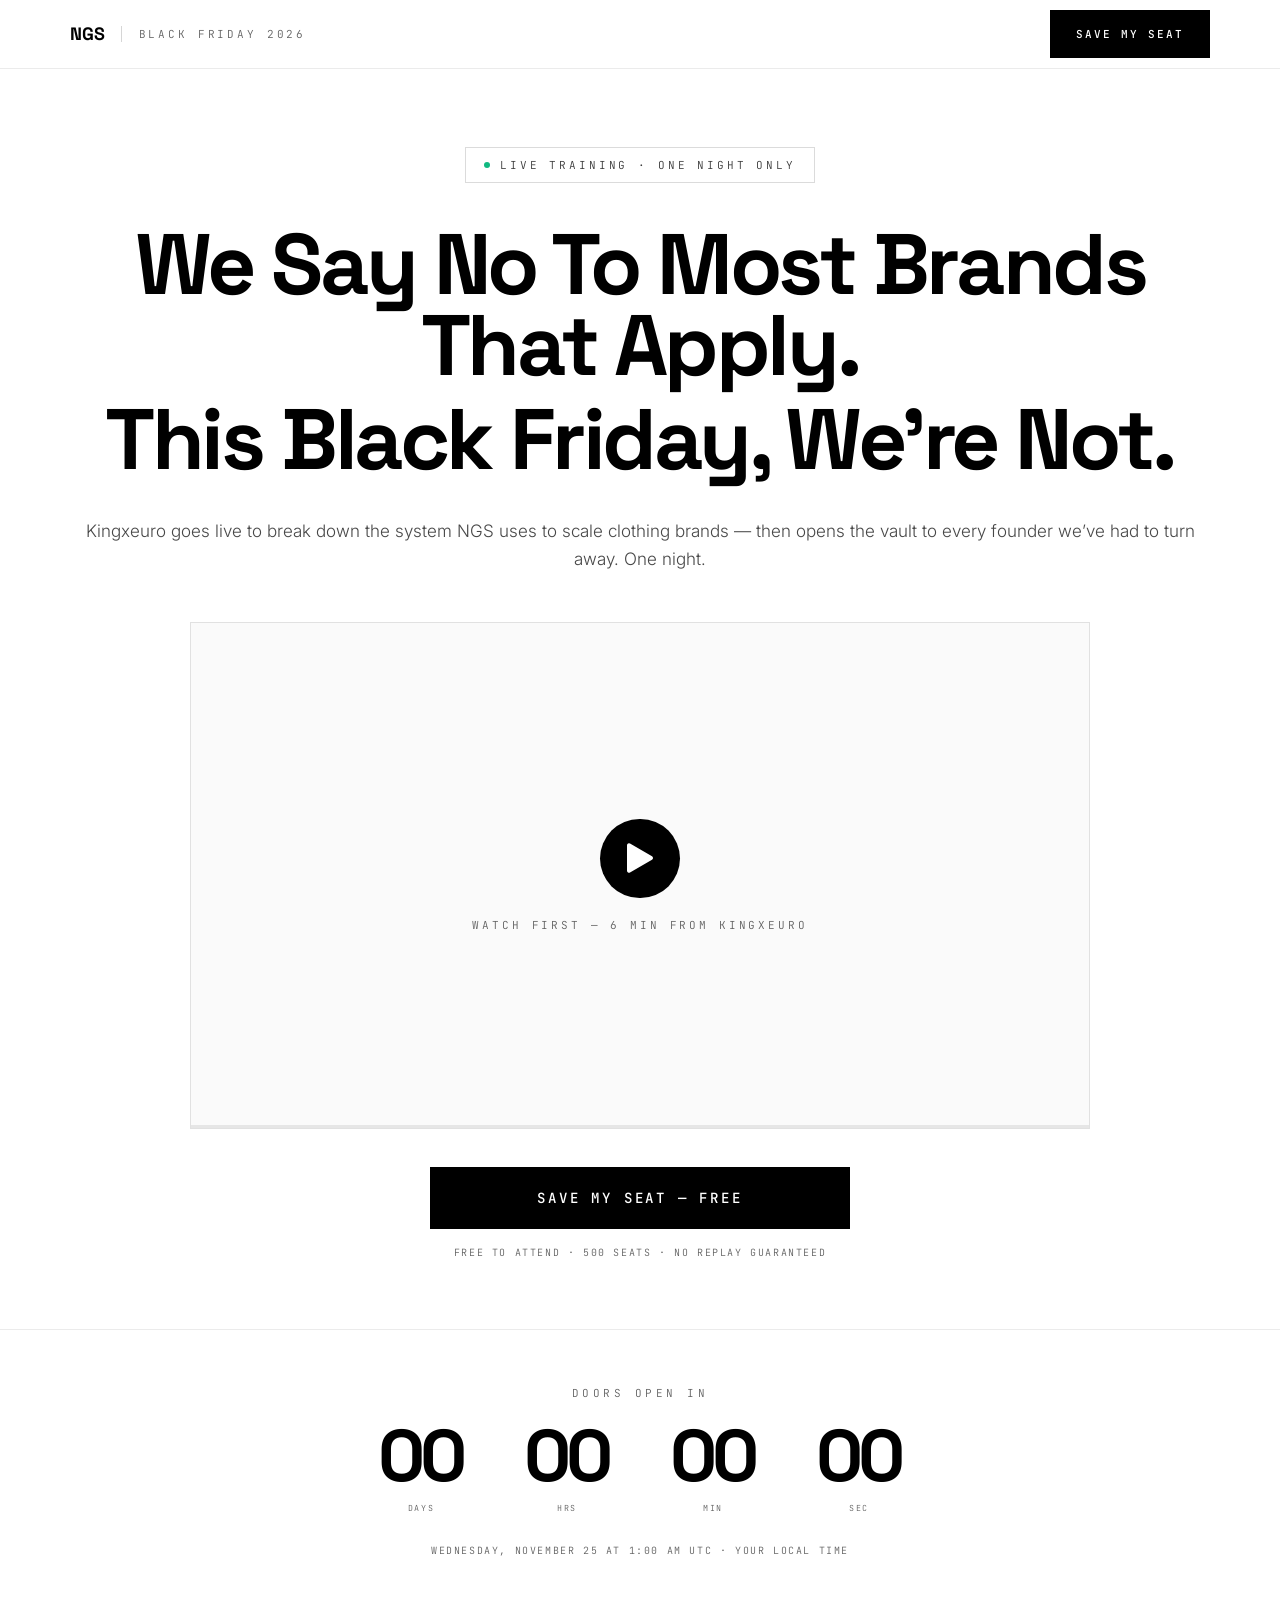
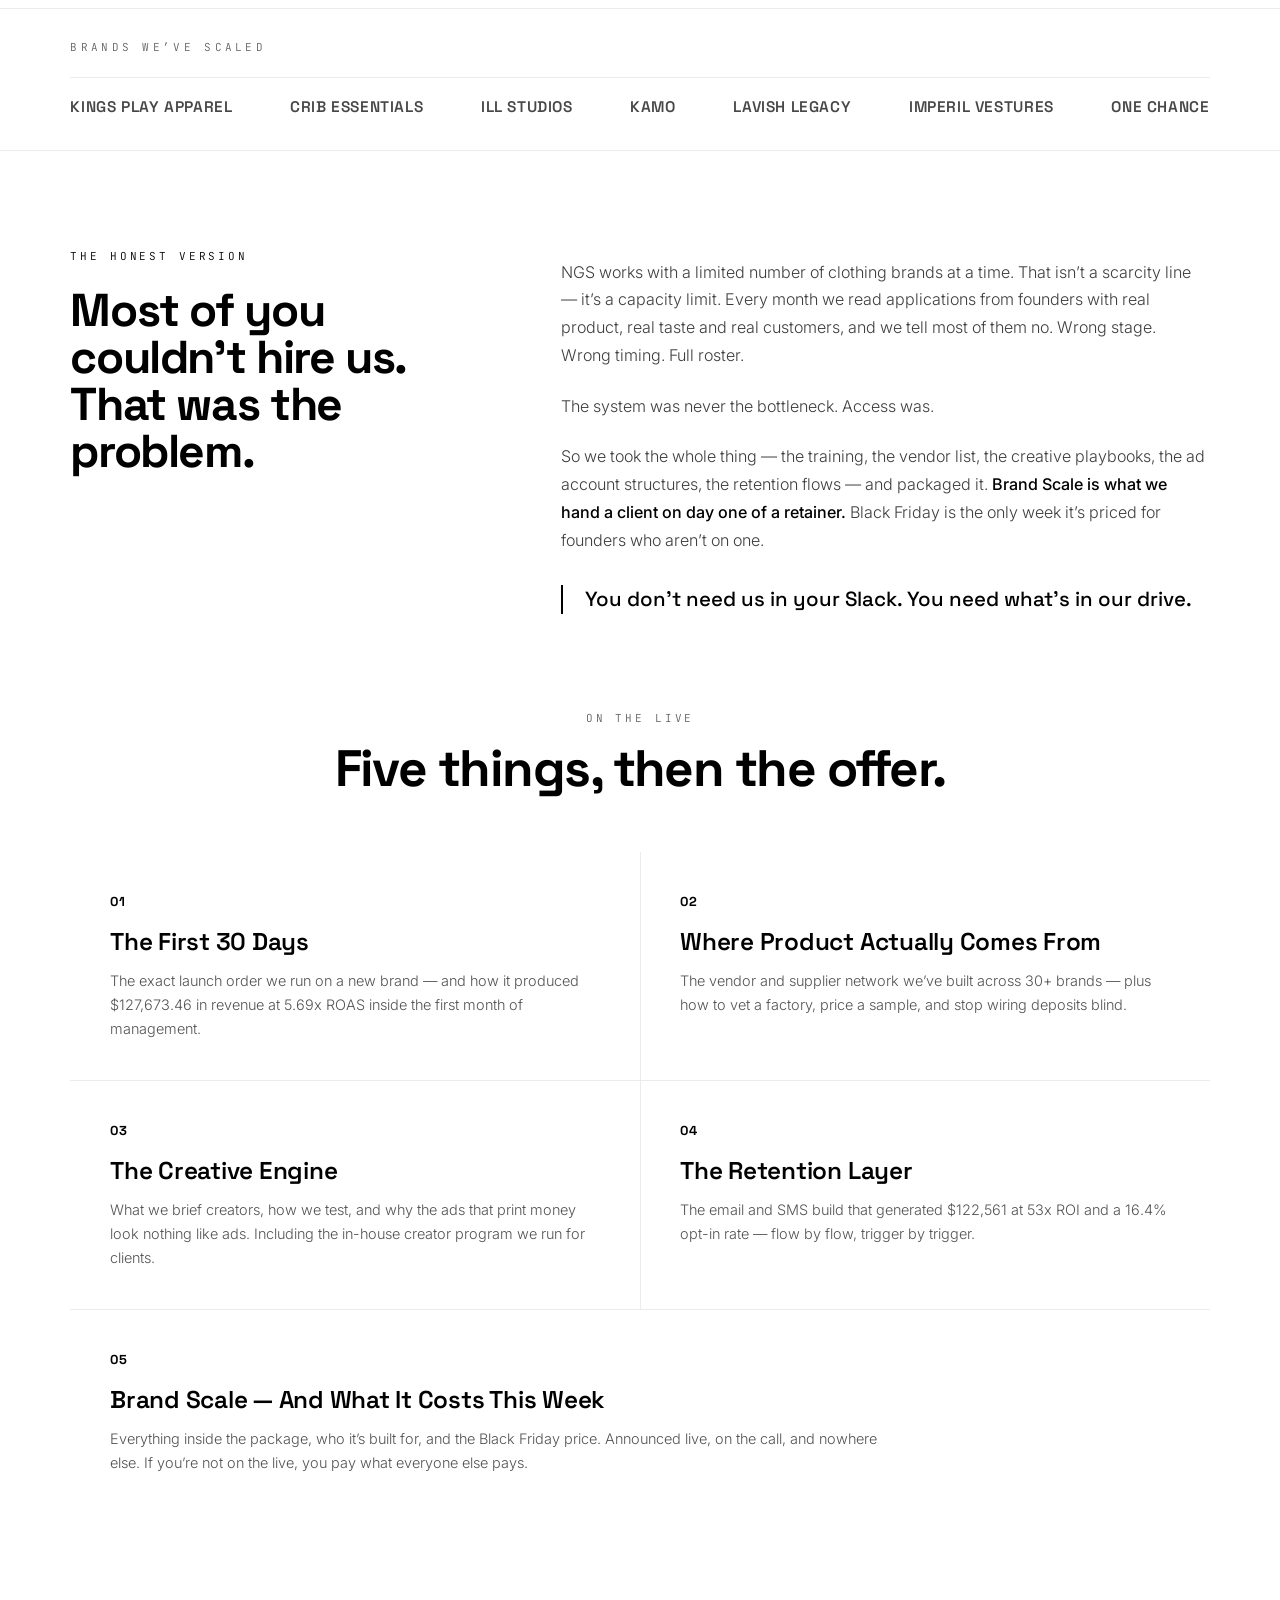
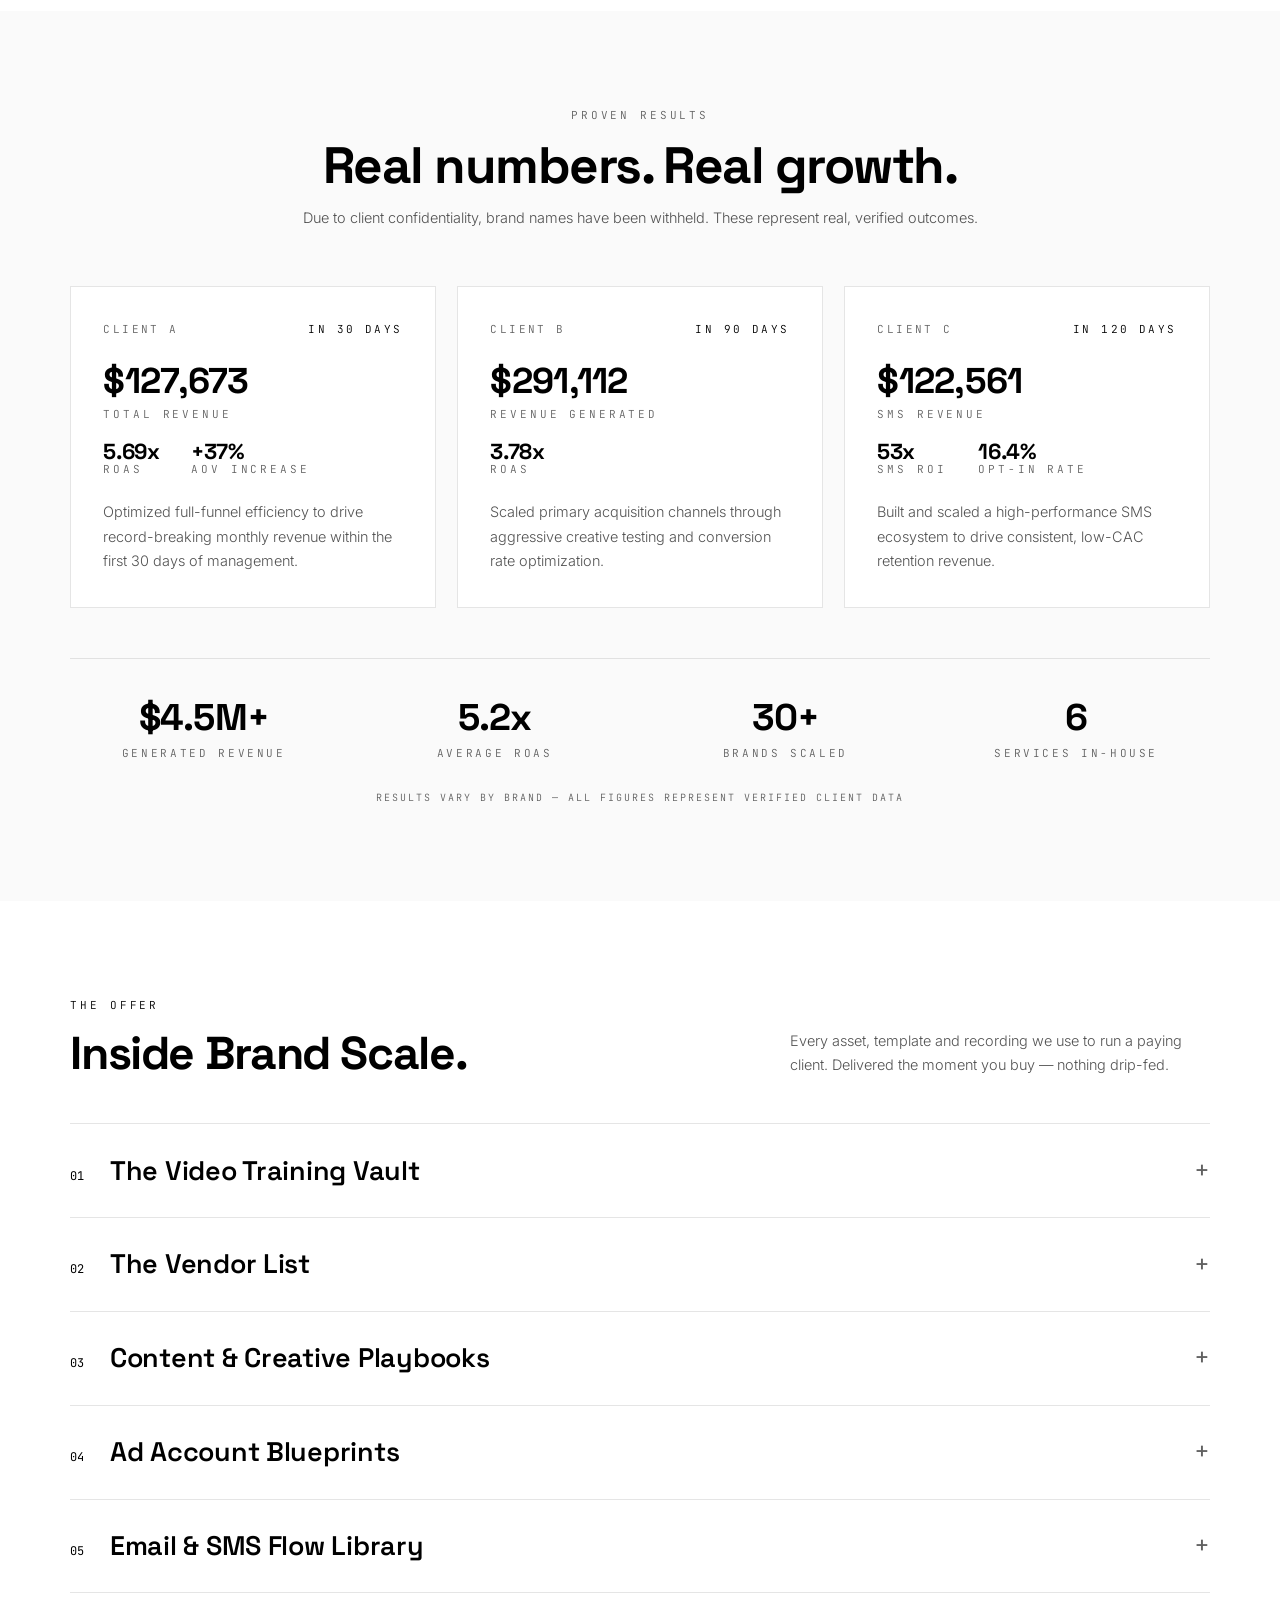
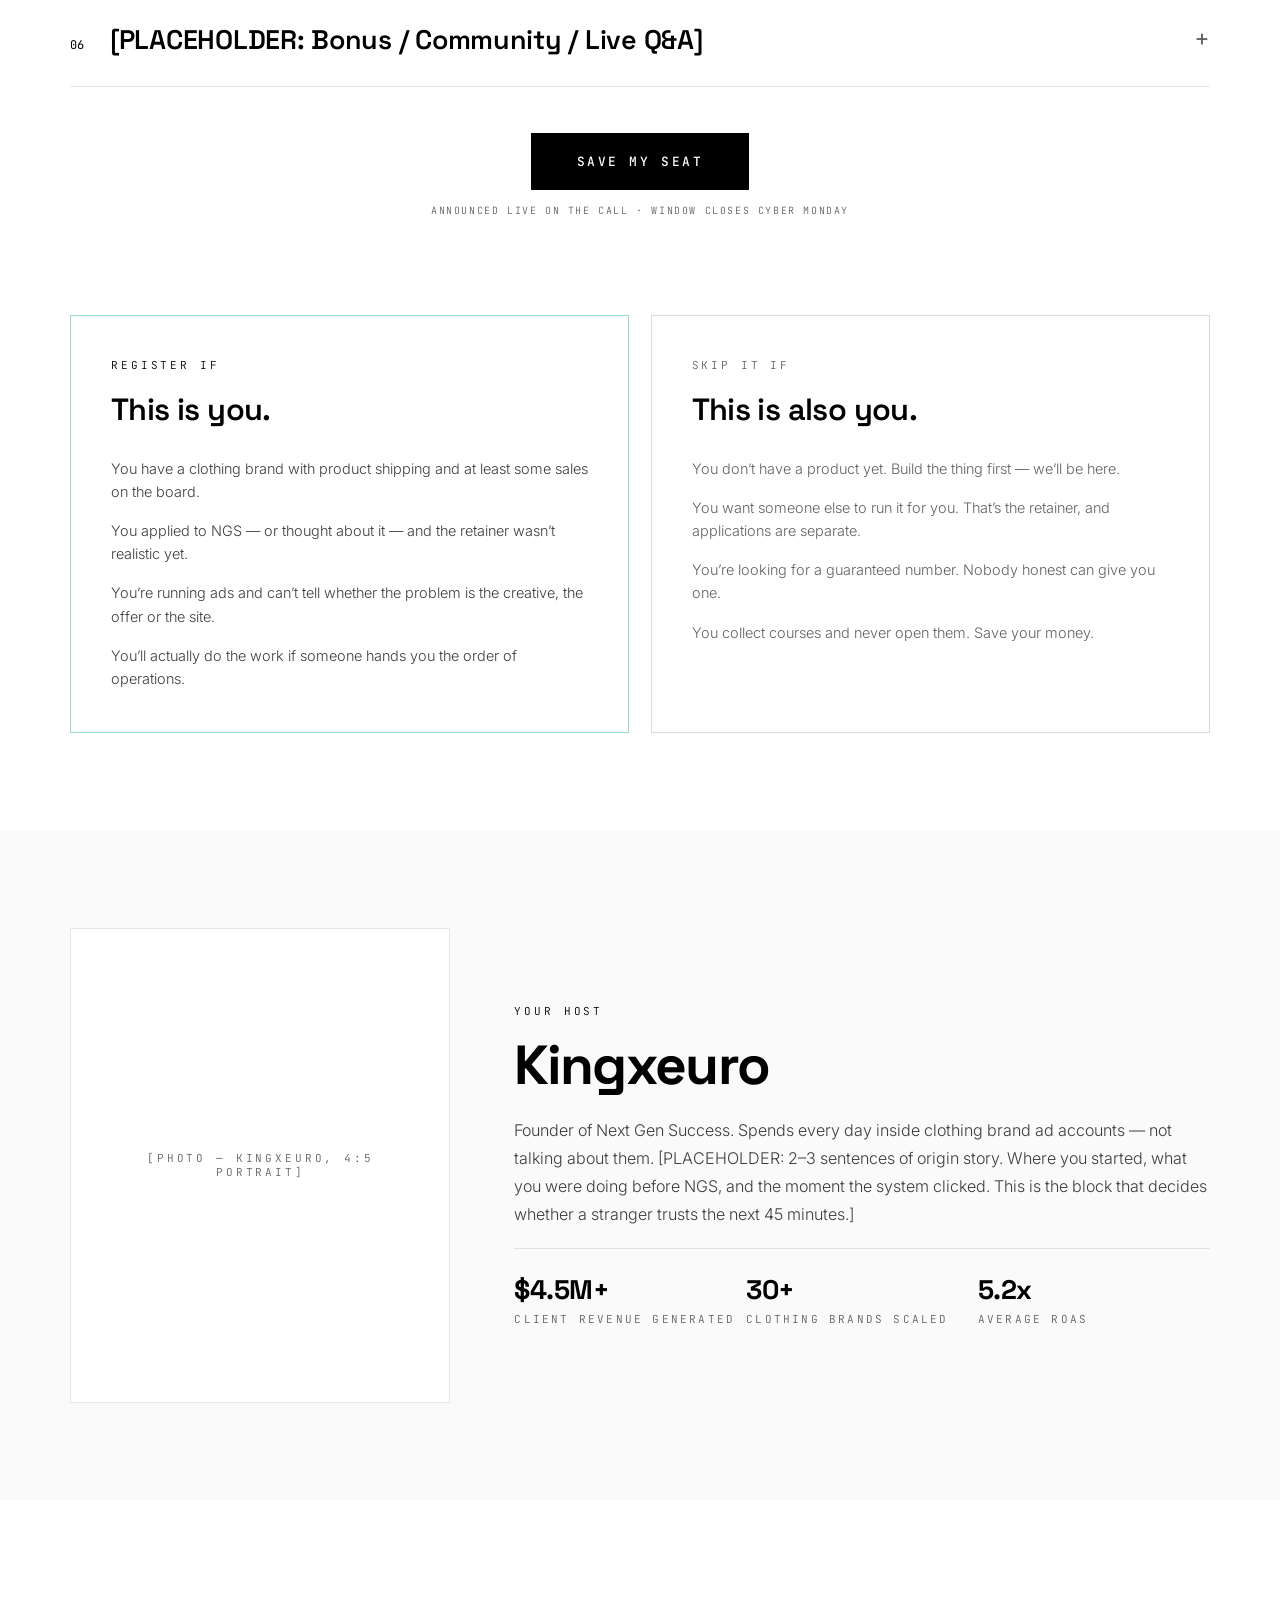
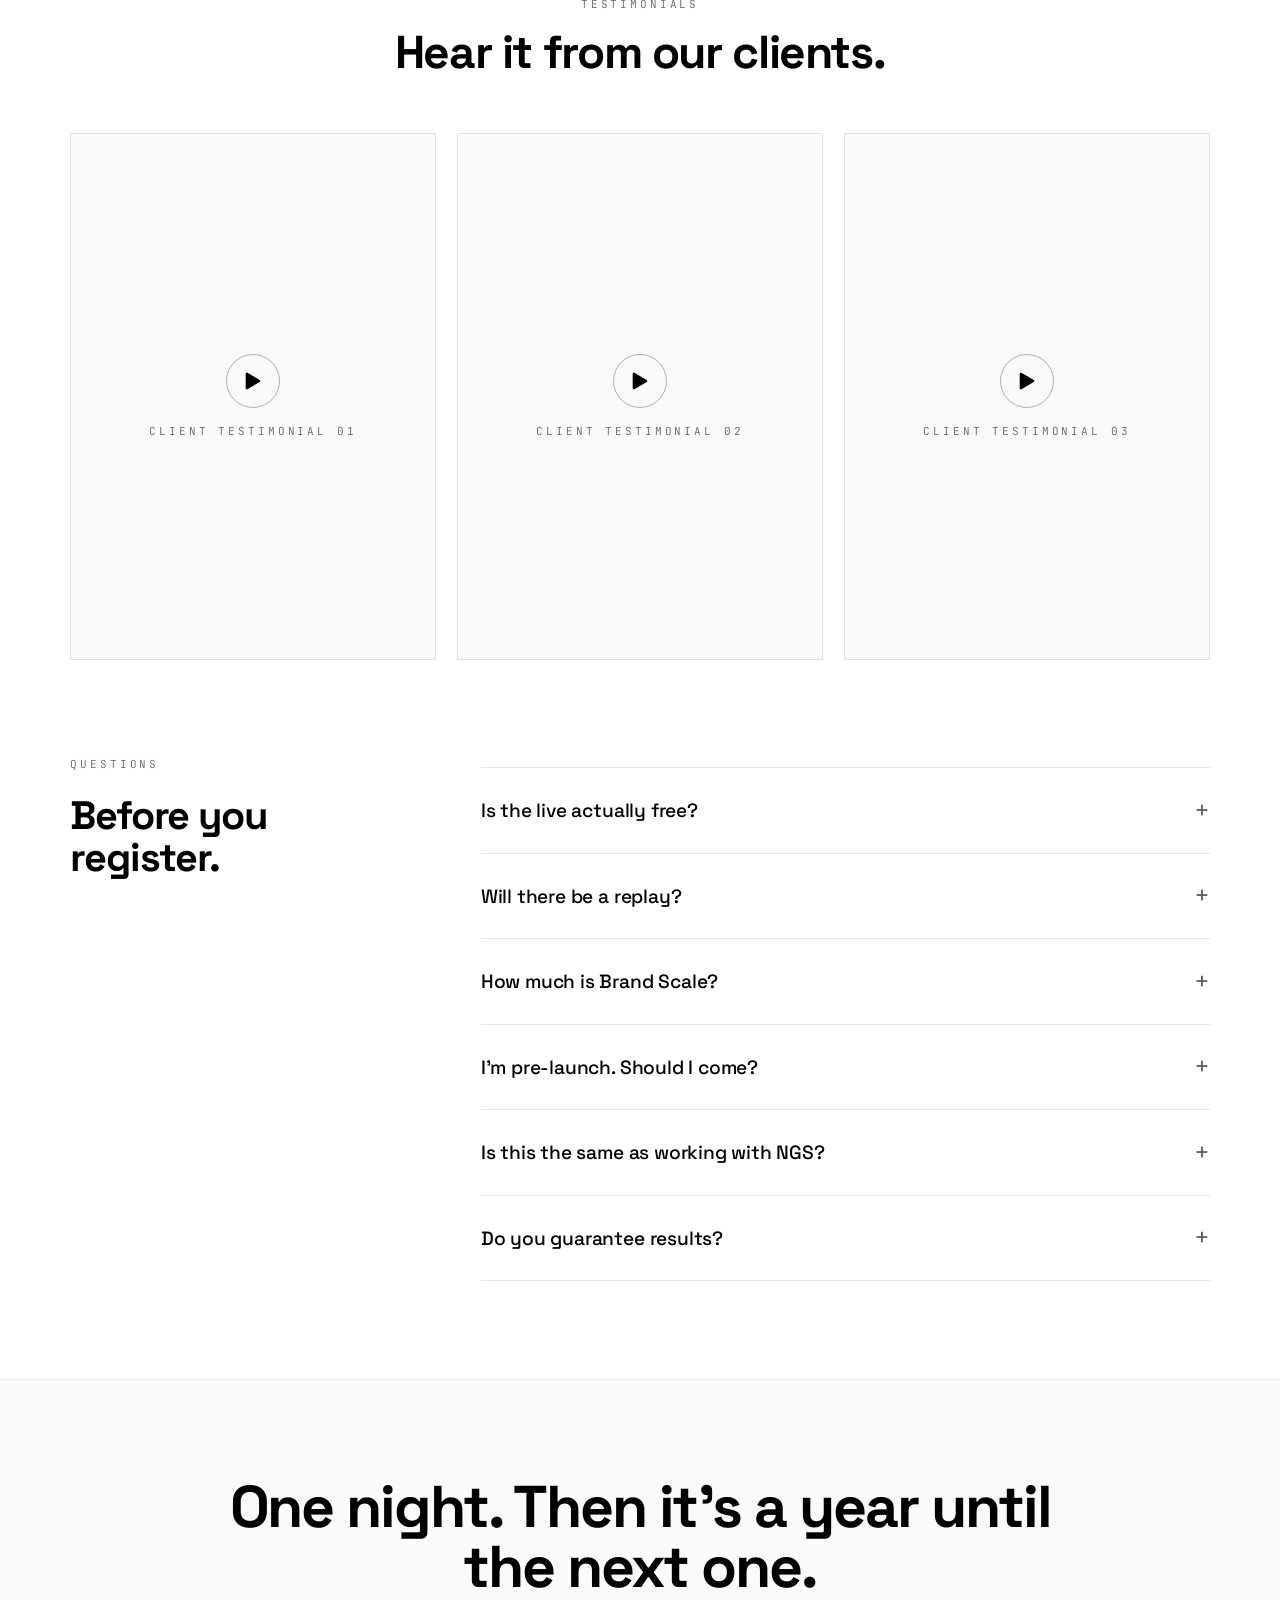
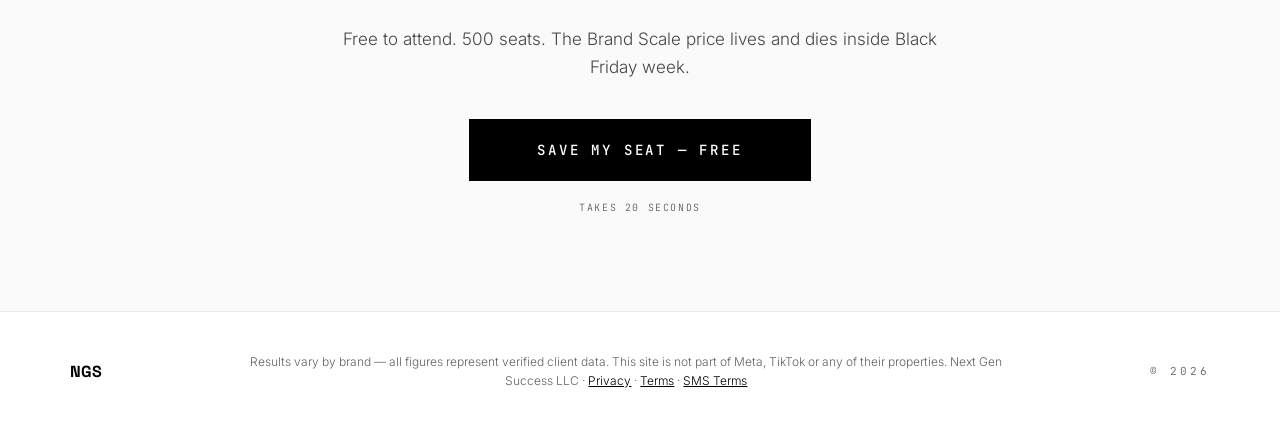
==== commit ae67f3b5: "Tighten to V2: centred countdown, new brand strip, no price card Follows the V2 mock on the design c" ====
--- a/index.html
+++ b/index.html
@@ -41,7 +41,7 @@
 
     <h1 class="h-hero">We Say No To Most Brands That Apply.<span class="h-hero__accent">This Black Friday, We&rsquo;re Not.</span></h1>
 
-    <p class="lede hero__lede">Kingxeuro is going live to break down the exact system NGS uses to scale clothing brands — then opening the Brand Scale vault to every founder we&rsquo;ve ever had to turn away. One night. One week of pricing.</p>
+    <p class="lede hero__lede">Kingxeuro goes live to break down the system NGS uses to scale clothing brands — then opens the vault to every founder we&rsquo;ve had to turn away. One night.</p>
 
     <!-- VSL -->
     <div class="vsl">
@@ -52,7 +52,6 @@
             <svg width="28" height="32" viewBox="0 0 28 32" fill="none" aria-hidden="true"><path d="M26 14.268a2 2 0 0 1 0 3.464L4 30.454a2 2 0 0 1-3-1.732V3.278a2 2 0 0 1 3-1.732z" fill="#FFFFFF"/></svg>
           </button>
           <span class="eyebrow">Watch First — 6 Min From Kingxeuro</span>
-          <span class="vsl__hint" data-vsl-hint>[VSL VIDEO — set vslSrc in assets/js/config.js]</span>
         </div>
         <button type="button" class="vsl__unmute" data-vsl-unmute hidden>
           <span class="vsl__unmute-badge" aria-hidden="true">
@@ -65,43 +64,36 @@
     </div>
 
     <button type="button" class="btn btn--lg hero__cta" data-register data-vsl-cta>Save My Seat — Free</button>
-    <p class="micro hero__note">Free to attend · <span data-seats-total>500</span> live seats · Replay not guaranteed</p>
-  </section>
-
-  <!-- COUNTDOWN + SEATS -->
-  <section class="strip" aria-label="Countdown and seat availability">
-    <div class="wrap strip__inner">
-      <div class="countdown">
-        <span class="eyebrow">Doors Open In</span>
-        <div class="countdown__units" data-countdown>
-          <div class="unit"><div class="unit__n" data-cd="d">--</div><div class="unit__l">Days</div></div>
-          <div class="unit"><div class="unit__n" data-cd="h">--</div><div class="unit__l">Hrs</div></div>
-          <div class="unit"><div class="unit__n" data-cd="m">--</div><div class="unit__l">Min</div></div>
-          <div class="unit"><div class="unit__n" data-cd="s">--</div><div class="unit__l">Sec</div></div>
-        </div>
-      </div>
-      <div class="seats">
-        <div class="seats__row">
-          <span class="eyebrow"><span data-seats-claimed>—</span> of <span data-seats-total>500</span> seats claimed</span>
-          <span class="eyebrow seats__pct"><span data-seats-pct>—</span>% full</span>
-        </div>
-        <div class="meter"><span data-seats-meter></span></div>
-      </div>
-      <p class="micro local-time" data-local-time></p>
+    <p class="micro hero__note">Free to attend · 500 seats · No replay guaranteed</p>
+  </section>
+
+  <!-- COUNTDOWN -->
+  <section class="strip" aria-label="Countdown to the live">
+    <div class="wrap countdown">
+      <span class="eyebrow countdown__label">Doors Open In</span>
+      <div class="countdown__units" data-countdown>
+        <div class="unit"><div class="unit__n" data-cd="d">--</div><div class="unit__l">Days</div></div>
+        <div class="unit"><div class="unit__n" data-cd="h">--</div><div class="unit__l">Hrs</div></div>
+        <div class="unit"><div class="unit__n" data-cd="m">--</div><div class="unit__l">Min</div></div>
+        <div class="unit"><div class="unit__n" data-cd="s">--</div><div class="unit__l">Sec</div></div>
+      </div>
+      <p class="micro countdown__when" data-local-time></p>
     </div>
   </section>
 
   <!-- BRAND STRIP -->
   <section class="brands" aria-label="Brands we have scaled">
     <div class="wrap brands__inner">
-      <span class="eyebrow">Brands we&rsquo;ve scaled</span>
-      <span class="brands__name">Kings Play Apparel</span>
-      <span class="brands__name">Crib Essentials</span>
-      <span class="brands__name">Ill Studios</span>
-      <span class="brands__name">KAMO</span>
-      <span class="brands__name">Lavish Legacy</span>
-      <span class="brands__name">Imperil Vestures</span>
-      <span class="brands__name">One Chance</span>
+      <span class="eyebrow brands__label">Brands we&rsquo;ve scaled</span>
+      <div class="brands__row">
+        <span class="brands__name">Kings Play Apparel</span>
+        <span class="brands__name">Crib Essentials</span>
+        <span class="brands__name">Ill Studios</span>
+        <span class="brands__name">KAMO</span>
+        <span class="brands__name">Lavish Legacy</span>
+        <span class="brands__name">Imperil Vestures</span>
+        <span class="brands__name">One Chance</span>
+      </div>
     </div>
   </section>
 
@@ -260,17 +252,11 @@
         </div>
       </div>
 
-      <div class="price">
-        <div>
-          <span class="eyebrow eyebrow--accent">Black Friday Pricing</span>
-          <div class="price__row">
-            <span class="price__now" data-bfcm-price>[BFCM PRICE]</span>
-            <span class="price__was" data-regular-price>[REGULAR PRICE]</span>
-          </div>
-          <p class="body">Revealed live on the call. Window closes Cyber Monday at midnight.</p>
-        </div>
+      <div class="offer-cta">
         <button type="button" class="btn btn--md" data-register>Save My Seat</button>
-      </div>
+        <p class="micro">Announced live on the call · Window closes Cyber Monday</p>
+      </div>
+
     </div>
   </section>
 
@@ -404,9 +390,9 @@
   <section class="section section--alt final">
     <div class="wrap">
       <h2>One night. Then it&rsquo;s a year until the next one.</h2>
-      <p class="lede">Free to attend. <span data-seats-total>500</span> seats. The Brand Scale price lives and dies inside Black Friday week.</p>
+      <p class="lede">Free to attend. 500 seats. The Brand Scale price lives and dies inside Black Friday week.</p>
       <button type="button" class="btn btn--lg" data-register>Save My Seat — Free</button>
-      <p class="micro"><span data-seats-claimed>—</span> of <span data-seats-total>500</span> claimed · Takes 20 seconds</p>
+      <p class="micro">Takes 20 seconds</p>
     </div>
   </section>
 
@@ -424,7 +410,7 @@
 <!-- STICKY MOBILE CTA -->
 <div class="sticky" data-sticky>
   <button type="button" class="btn btn--md btn--block" data-register>Save My Seat — Free</button>
-  <span class="micro sticky__note"><span data-sticky-cd>—</span> left · <span data-seats-claimed>—</span>/<span data-seats-total>500</span> claimed</span>
+  <span class="micro sticky__note"><span data-sticky-cd>—</span> left · free to attend</span>
 </div>
 
 <!-- REGISTRATION MODAL -->
@@ -504,7 +490,7 @@
 
       <p class="form__status" data-form-status role="alert"></p>
       <button type="submit" class="btn btn--lg btn--block form__submit" data-form-submit>Save My Seat — Free</button>
-      <p class="micro form__foot">Free to attend · <span data-seats-claimed>—</span> of <span data-seats-total>500</span> claimed · Takes 20 seconds</p>
+      <p class="micro form__foot">Free to attend · Takes 20 seconds</p>
     </form>
   </div>
 </div>
--- a/assets/css/styles.css
+++ b/assets/css/styles.css
@@ -142,7 +142,7 @@
 @media (max-width: 720px) { .nav__rule { display: none; } .nav .btn { display: none; } }
 
 /* --- hero ------------------------------------------------------------- */
-.hero { padding: clamp(36px, 6.1vw, 88px) 0 0; display: flex; flex-direction: column; align-items: center; text-align: center; }
+.hero { padding: clamp(36px, 6.1vw, 88px) var(--gutter) 0; display: flex; flex-direction: column; align-items: center; text-align: center; }
 .pill {
   display: inline-flex; align-items: center; gap: 10px;
   border: 1px solid var(--rule-hard);
@@ -186,33 +186,41 @@
 .vsl__bar { position: absolute; bottom: 0; left: 0; height: 3px; width: 100%; background: rgba(0, 0, 0, 0.08); }
 .vsl__bar span { display: block; height: 3px; width: 0%; background: var(--accent); transition: width 0.25s linear; }
 
-/* --- countdown + seats ------------------------------------------------ */
-.strip { border-top: 1px solid var(--rule-soft); border-bottom: 1px solid var(--rule-soft); margin-top: clamp(32px, 5.5vw, 80px); }
-.strip__inner {
-  padding: clamp(22px, 2.4vw, 34px) 0;
-  display: flex; align-items: center; justify-content: space-between; gap: clamp(20px, 3.3vw, 48px);
-  flex-wrap: wrap;
-}
-.countdown { display: flex; align-items: center; gap: clamp(14px, 1.9vw, 28px); flex-wrap: wrap; }
-.countdown__units { display: flex; gap: clamp(12px, 1.25vw, 18px); }
-.unit { text-align: center; min-width: clamp(48px, 4.3vw, 62px); }
-.unit__n { font-family: var(--display); font-size: clamp(28px, 2.4vw, 34px); font-weight: 700; color: var(--accent); line-height: 1; font-variant-numeric: tabular-nums; }
-.unit__l { font-family: var(--mono); font-size: clamp(8px, 0.65vw, 9px); letter-spacing: 0.2em; text-transform: uppercase; color: var(--ink-62); margin-top: 6px; }
-.seats { flex-grow: 1; max-width: 460px; min-width: 240px; }
-.seats__row { display: flex; justify-content: space-between; gap: 12px; margin-bottom: 10px; }
-.seats__pct { color: var(--accent); }
-.meter { height: 6px; width: 100%; background: var(--rule); }
-.meter span { display: block; height: 6px; width: 0%; background: var(--accent); transition: width 0.6s ease; }
-.local-time { width: 100%; margin-top: 4px; }
+/* --- countdown -------------------------------------------------------- */
+.strip { border-top: 1px solid var(--rule-soft); border-bottom: 1px solid var(--rule-soft); margin-top: clamp(28px, 5.5vw, 80px); }
+.countdown {
+  padding: clamp(26px, 4.4vw, 64px) var(--gutter) clamp(24px, 4vw, 58px);
+  display: flex; flex-direction: column; align-items: center; text-align: center;
+}
+.countdown__label { letter-spacing: clamp(0.2em, 0.6vw, 0.32em); }
+.countdown__units { display: flex; gap: clamp(18px, 3.9vw, 56px); margin-top: clamp(14px, 1.8vw, 26px); }
+.unit { text-align: center; min-width: clamp(52px, 7.5vw, 108px); }
+.unit__n {
+  font-family: var(--display); font-size: clamp(40px, 5.7vw, 82px); font-weight: 700;
+  color: var(--accent); line-height: 0.9; letter-spacing: -0.04em; font-variant-numeric: tabular-nums;
+}
+.unit__l {
+  font-family: var(--mono); font-size: clamp(8px, 0.65vw, 9px); letter-spacing: 0.2em;
+  text-transform: uppercase; color: var(--ink-62); margin-top: clamp(9px, 1.1vw, 16px);
+}
+.countdown__when { margin-top: clamp(16px, 2.4vw, 34px); letter-spacing: 0.16em; }
 
 /* --- brand strip ------------------------------------------------------ */
-.brands { border-bottom: 1px solid var(--rule-soft); overflow: hidden; }
-.brands__inner { padding: clamp(24px, 2.6vw, 38px) 0; display: flex; align-items: center; justify-content: center; gap: clamp(20px, 2.8vw, 40px); flex-wrap: wrap; }
+.brands { border-bottom: 1px solid var(--rule-soft); }
+.brands__inner { padding: clamp(22px, 2.4vw, 34px) var(--gutter) clamp(24px, 2.7vw, 38px); }
+.brands__label { letter-spacing: clamp(0.2em, 0.6vw, 0.3em); }
+.brands__row {
+  margin-top: clamp(12px, 1.8vw, 26px);
+  padding-top: clamp(12px, 1.5vw, 22px);
+  border-top: 1px solid var(--rule-soft);
+  display: flex; justify-content: space-between; align-items: baseline;
+  gap: clamp(10px, 1.4vw, 20px); flex-wrap: wrap;
+}
 .brands__name {
-  font-family: var(--display); font-size: clamp(13px, 1.05vw, 15px); font-weight: 600;
-  letter-spacing: 0.06em; text-transform: uppercase; color: rgba(0, 0, 0, 0.60);
-  white-space: nowrap;
-}
+  font-family: var(--display); font-size: clamp(13px, 1.2vw, 17px); font-weight: 600;
+  letter-spacing: 0.04em; text-transform: uppercase; color: var(--ink-72); white-space: nowrap;
+}
+@media (max-width: 860px) { .brands__row { justify-content: flex-start; gap: 10px 18px; } }
 
 /* --- generic sections ------------------------------------------------- */
 .section { padding: var(--section-y) 0; }
@@ -282,19 +290,8 @@
 }
 .accordion--modules .accordion__panel p { margin-left: clamp(0px, 4.3vw, 62px); }
 
-/* --- price card ------------------------------------------------------- */
-.price {
-  margin-top: clamp(32px, 3.6vw, 52px);
-  border: 1px solid var(--accent);
-  padding: clamp(28px, 3.1vw, 44px) clamp(26px, 3.3vw, 48px);
-  display: flex; align-items: center; justify-content: space-between; gap: clamp(24px, 2.8vw, 40px);
-  flex-wrap: wrap;
-}
-.price__now { font-family: var(--display); font-size: clamp(32px, 3.6vw, 52px); font-weight: 700; letter-spacing: -0.03em; }
-.price__was { font-family: var(--display); font-size: clamp(18px, 1.8vw, 26px); font-weight: 500; color: var(--ink-62); text-decoration: line-through; }
-.price__row { display: flex; align-items: baseline; gap: clamp(12px, 1.4vw, 20px); flex-wrap: wrap; }
-.price .eyebrow { margin-bottom: 14px; letter-spacing: 0.24em; }
-.price .body { margin-top: 14px; }
+/* --- offer CTA (replaces the price card) ------------------------------ */
+.offer-cta { margin-top: clamp(30px, 3.6vw, 52px); display: flex; flex-direction: column; align-items: center; gap: 14px; text-align: center; }
 
 /* --- for / not for ---------------------------------------------------- */
 .pair { display: grid; grid-template-columns: repeat(2, minmax(0, 1fr)); gap: clamp(14px, 1.7vw, 24px); }
@@ -342,7 +339,7 @@
 /* --- footer ----------------------------------------------------------- */
 .footer { border-top: 1px solid var(--rule-soft); }
 .footer__inner {
-  padding: clamp(28px, 3.1vw, 44px) 0;
+  padding: clamp(28px, 3.1vw, 44px) var(--gutter);
   display: flex; align-items: center; justify-content: space-between; gap: 20px; flex-wrap: wrap;
 }
 .footer__legal { margin: 0; max-width: 780px; font-size: 12px; line-height: 1.6; color: var(--ink-62); text-align: center; flex: 1 1 420px; }
@@ -422,3 +419,46 @@
 .ty__list li { list-style: none; padding: 18px 0; border-bottom: 1px solid var(--rule); font-size: 15px; line-height: 1.6; color: var(--ink-72); display: flex; gap: 16px; }
 .ty__list ul { margin: 0; padding: 0; }
 .ty__list .accordion__n { color: var(--accent); }
+
+/* --- small screens: less is more -------------------------------------- */
+@media (max-width: 640px) {
+  :root { --gutter: 20px; --section-y: 44px; }
+
+  .eyebrow { font-size: 8px; letter-spacing: 0.2em; }
+  .micro { font-size: 8px; letter-spacing: 0.12em; }
+  .h-hero { font-size: 32px; line-height: 1; }
+  .h-section { font-size: 27px; line-height: 1.06; }
+  .h-sub { font-size: 22px; }
+  .lede, .body-lg { font-size: 14px; line-height: 1.6; }
+  .body { font-size: 14px; }
+
+  .hero { padding-top: 28px; }
+  .pill { margin-bottom: 20px; padding: 6px 12px; }
+  .hero__lede { margin-top: 18px; }
+  .vsl { margin-top: 22px; }
+  .hero__cta { width: 100%; margin-top: 20px; }
+  .btn--lg { font-size: 11px; letter-spacing: 0.16em; padding: 18px 20px; }
+  .btn--md { font-size: 11px; letter-spacing: 0.16em; padding: 17px 24px; }
+
+  .split { gap: 28px; }
+  .split__main { gap: 14px; padding-top: 0; }
+  .grid-rule > * { padding: 26px 20px; }
+  .card { padding: 24px 20px; }
+  .panel { padding: 28px 20px; }
+  .accordion__btn { padding: 18px 0; }
+  .accordion__title { font-size: 18px; }
+  .accordion--modules .accordion__panel p { margin-left: 0; }
+  .section__head { margin-bottom: 30px; }
+  .statbar { margin-top: 30px; padding-top: 28px; }
+  .final h2 { font-size: 30px; }
+  .host__body h2 { font-size: 38px; }
+  .test { height: auto; }
+}
+
+/* Nothing in the centred columns may out-run the gutters. */
+.hero > *, .countdown > *, .final > *, .section__head > * { max-width: 100%; }
+.micro, .eyebrow { overflow-wrap: break-word; }
+
+/* Last word on the gutters: any element that also carries .wrap keeps them,
+   whatever padding shorthand its own class sets above. */
+.wrap { padding-inline: var(--gutter); }
